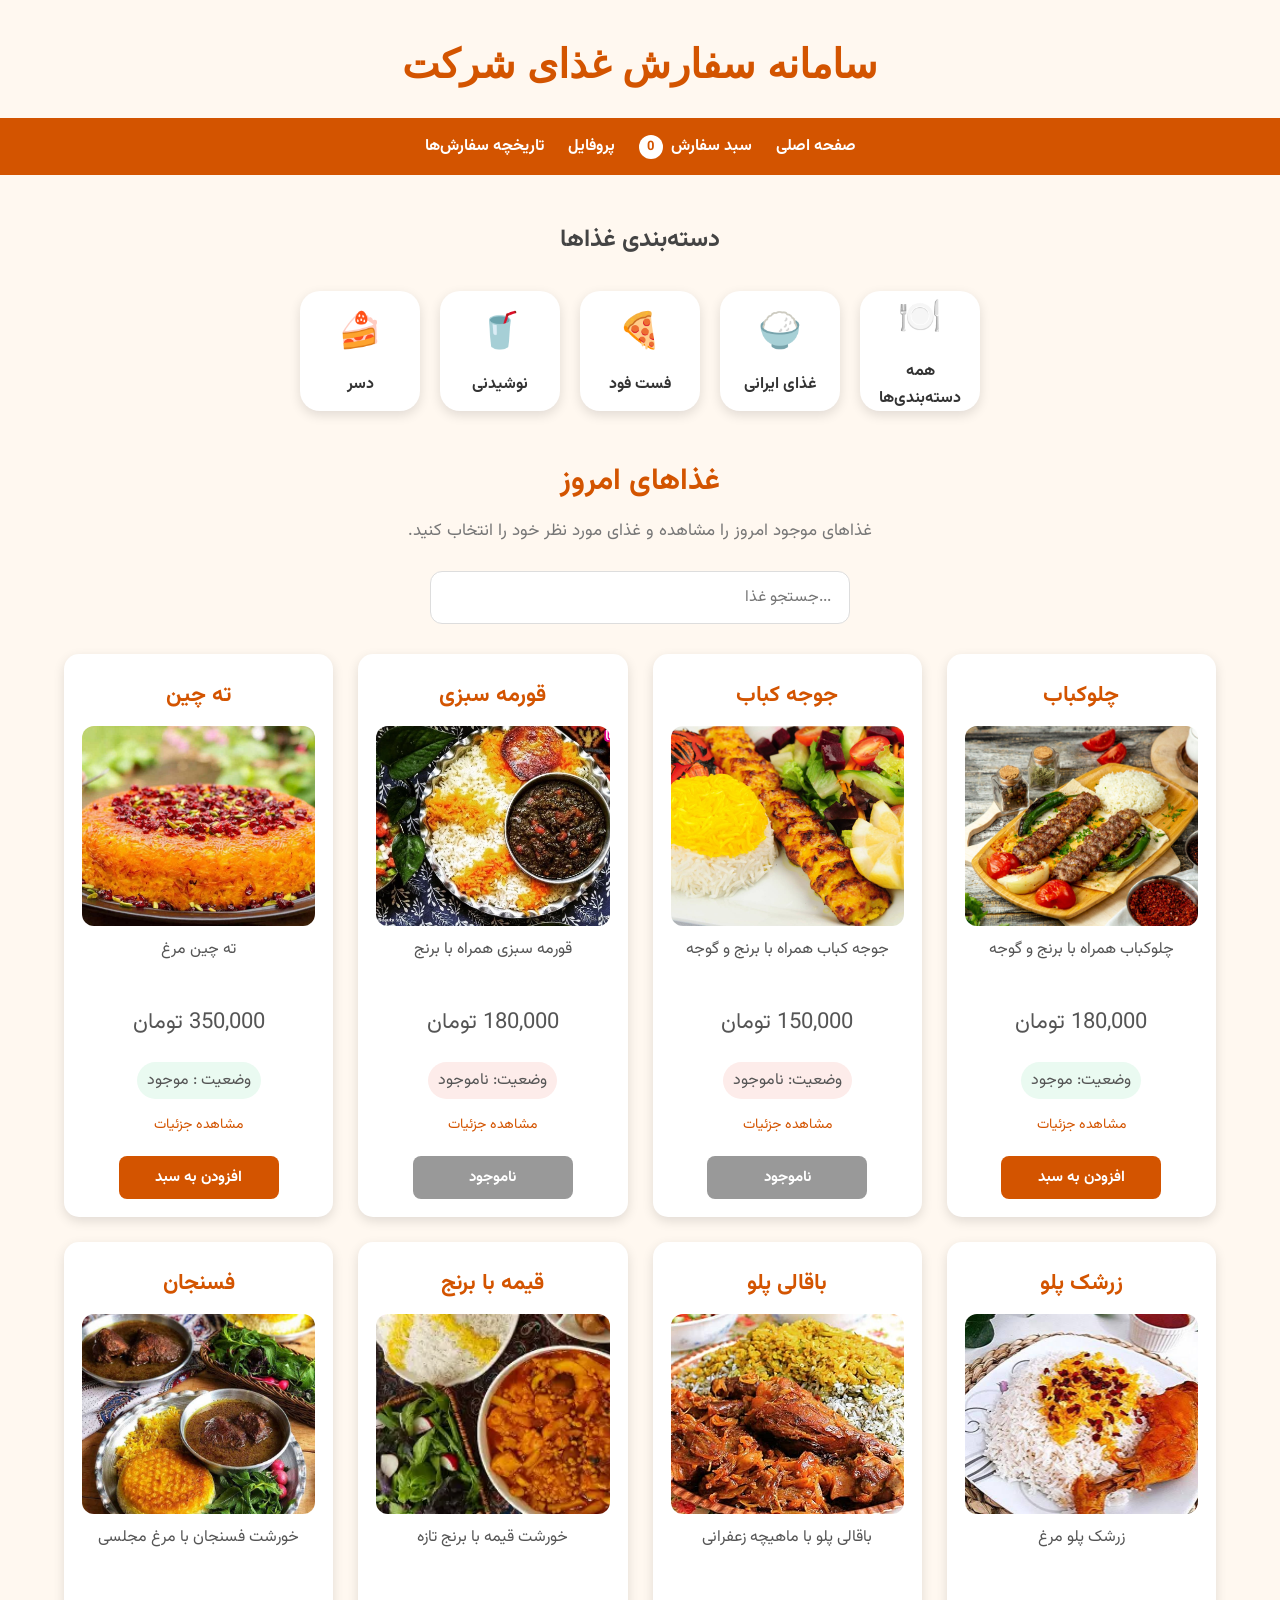
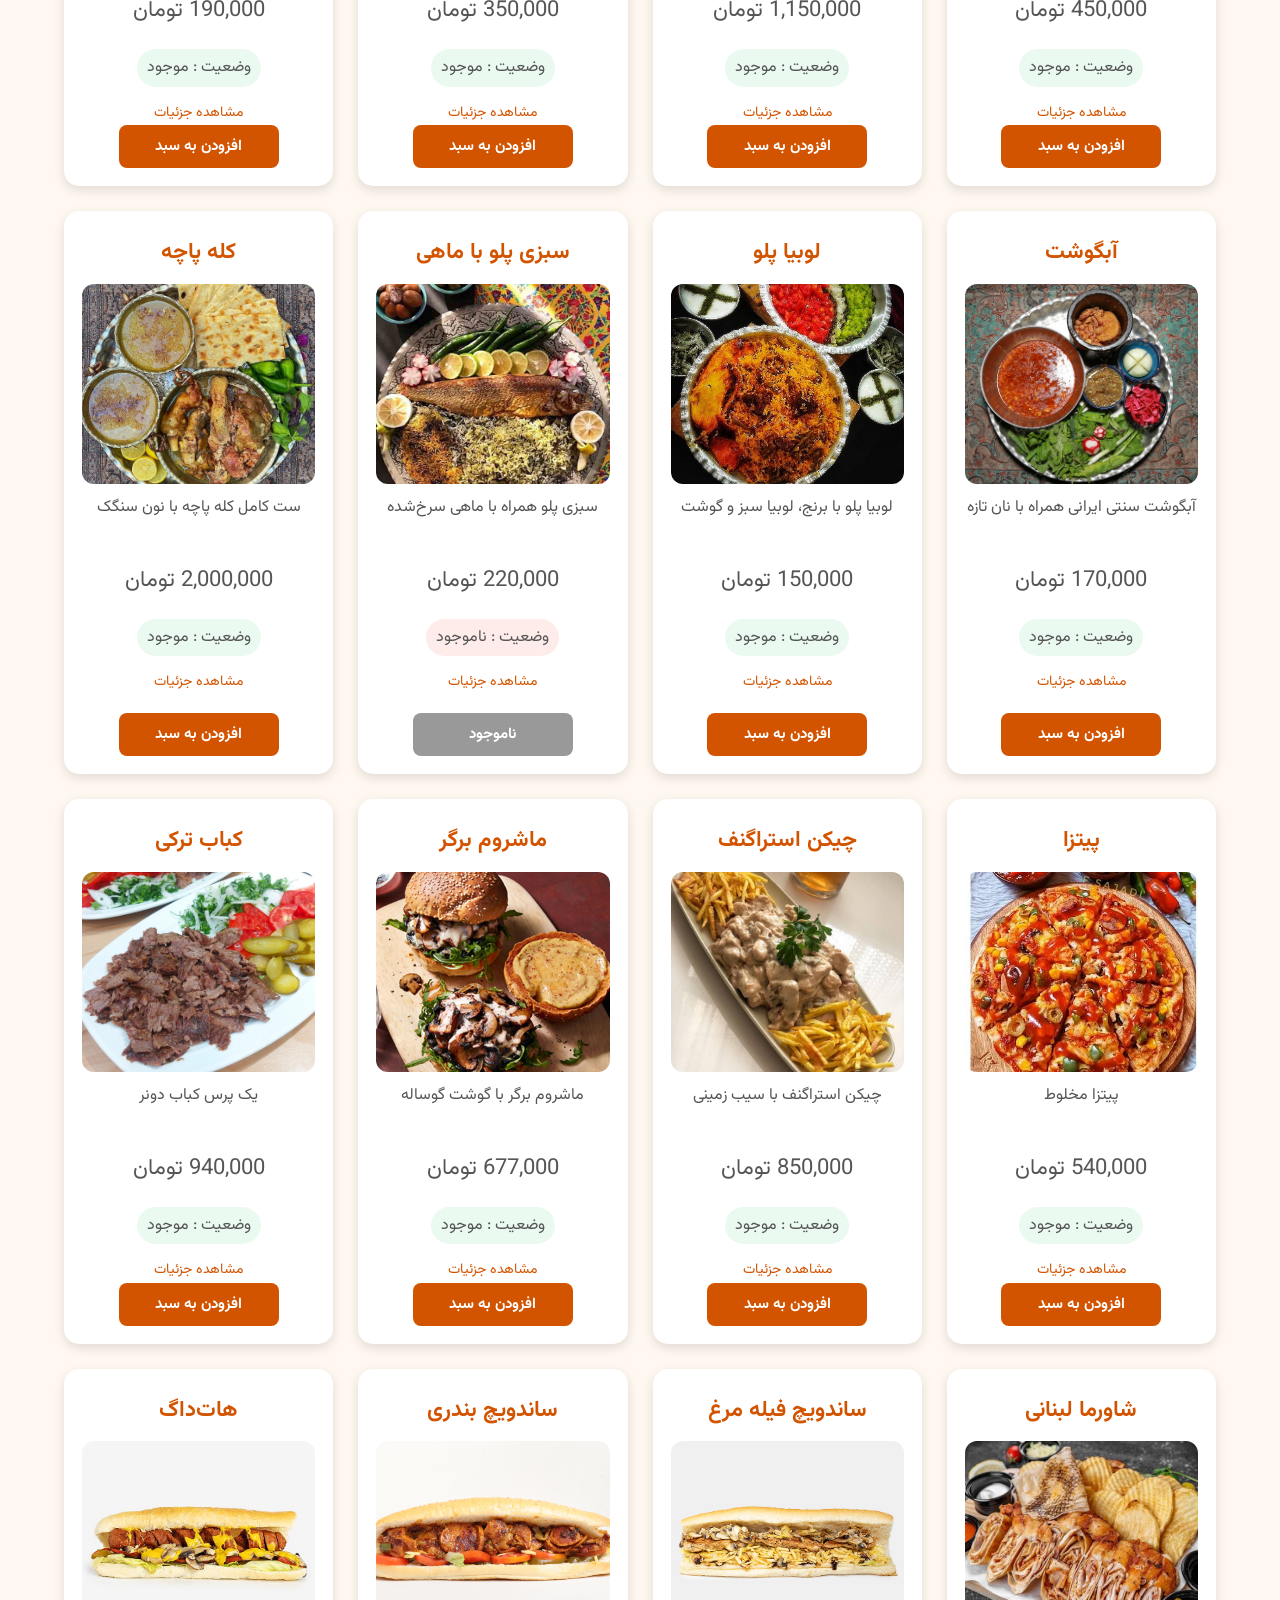
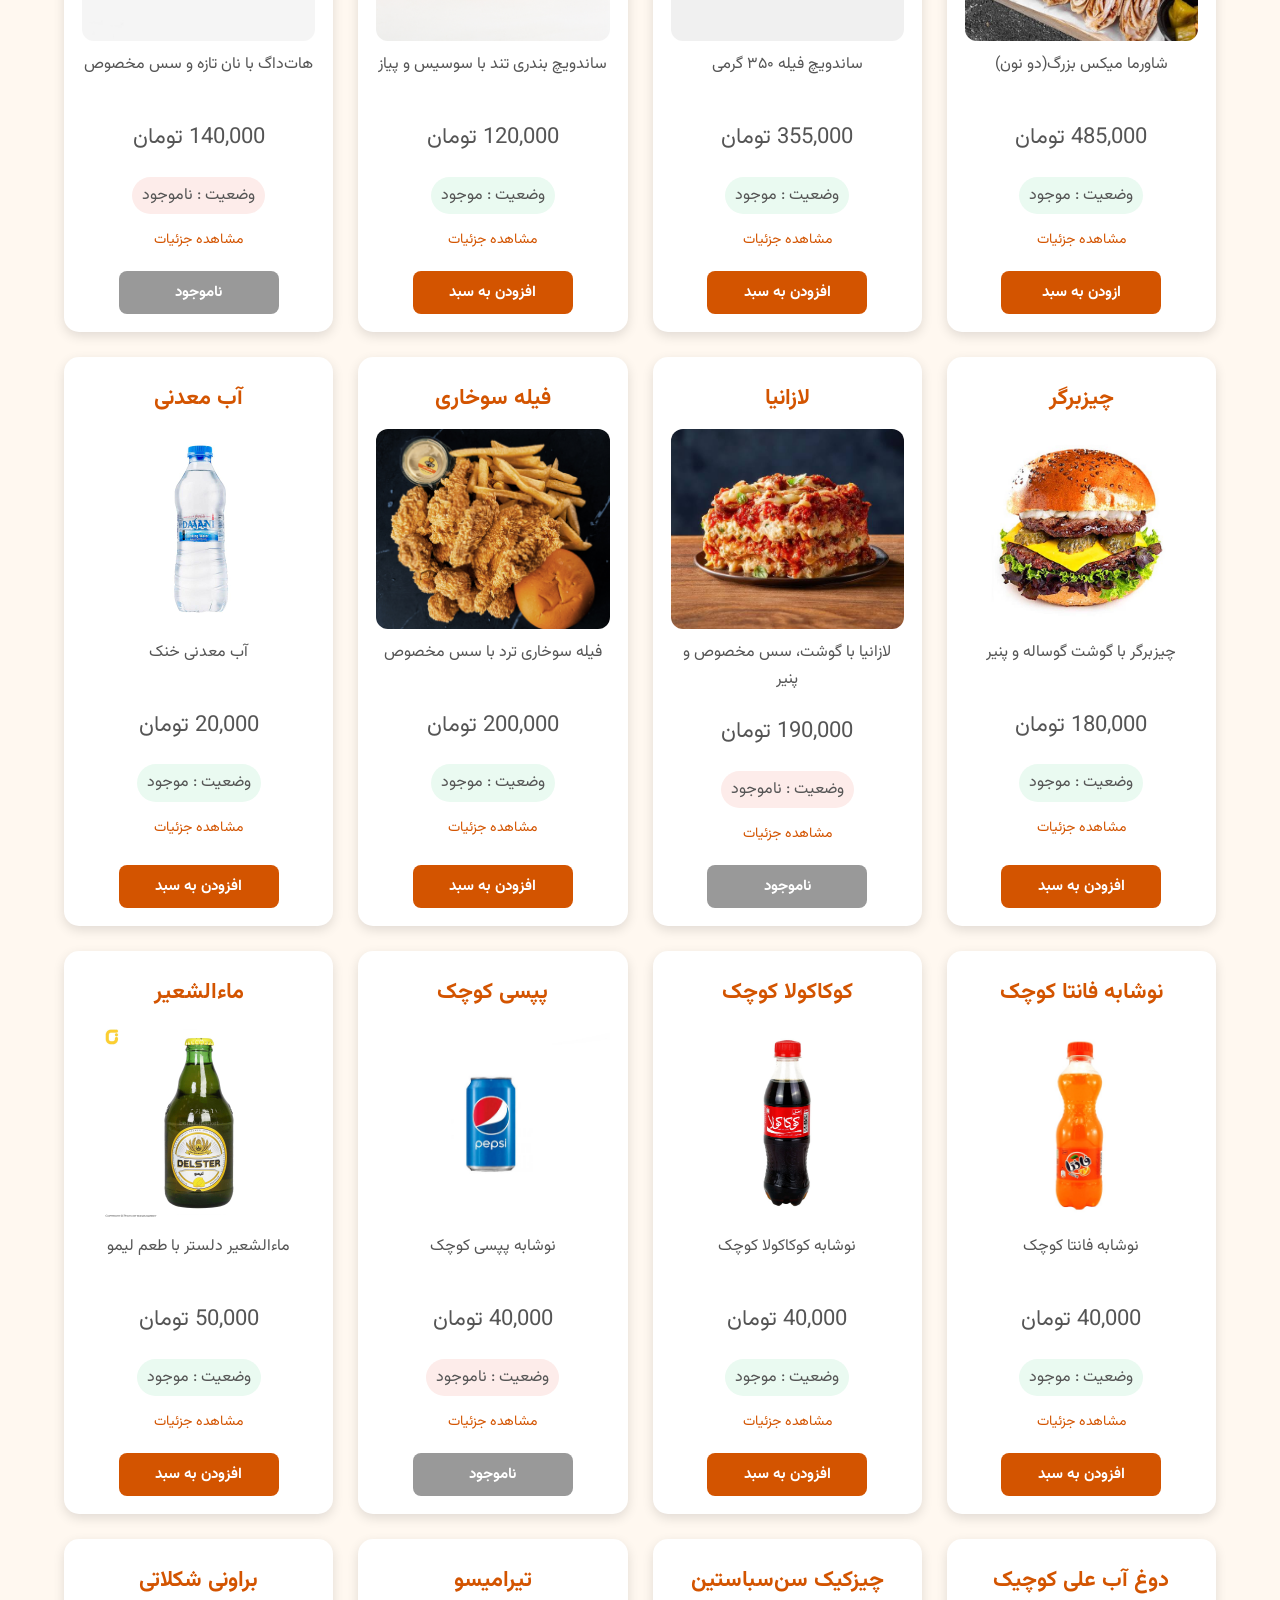
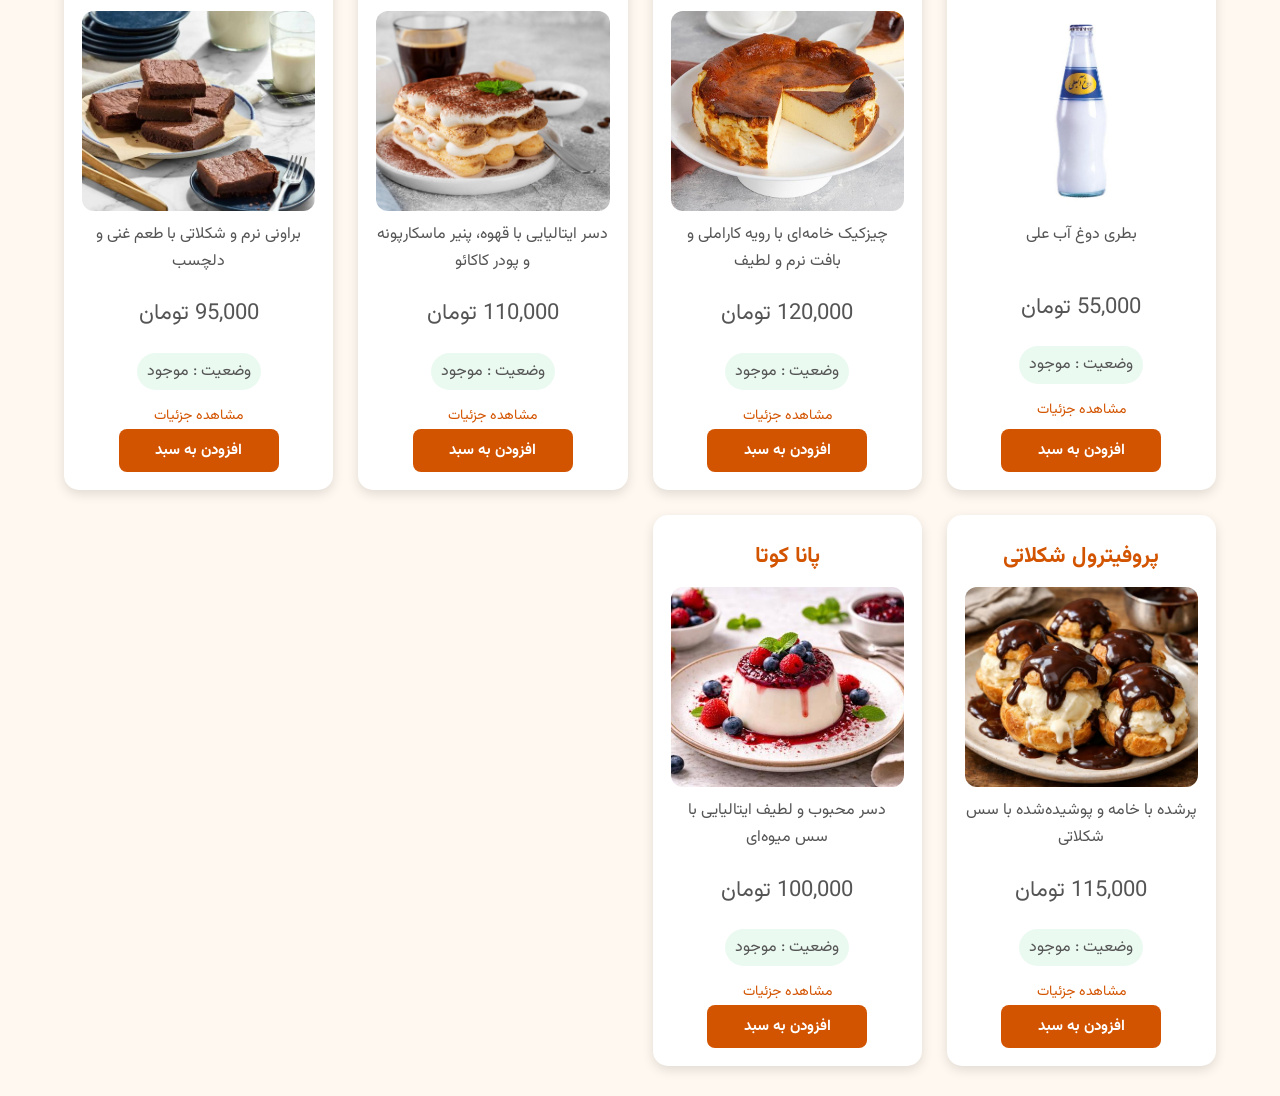
==== food_order-master/index.html @ 56689a4e "first commit" ====
<!DOCTYPE html>
<html lang="fa" dir="rtl">
<head>
    <title>سامانه سفارش غذای شرکت نسخه جدید</title>
    <link rel="stylesheet" href="style-polished.css">
</head>

<body>
<h1>سامانه سفارش غذای شرکت</h1>
<nav>
    <a href="index.html">صفحه اصلی</a>

    <a href="cart.html">
        سبد سفارش
        <span id="cart-count">0</span>
    </a>

    <a href="profile.html">پروفایل</a>

    <a href="orders.html">تاریخچه سفارش‌ها</a>
</nav>


<h2>دسته‌بندی غذاها</h2>
<div class="category-container">

    <div class="category">
        <span>🍽️</span>
        <p>همه دسته‌بندی‌ها</p>
    </div>

    <div class="category">
        <span>🍚</span>
        <p>غذای ایرانی</p>
    </div>

    <div class="category">
        <span>🍕</span>
        <p>فست فود</p>
    </div>

    <div class="category">
        <span>🥤</span>
        <p>نوشیدنی</p>
    </div>

    <div class="category">
        <span>🍰</span>
        <p>دسر</p>
    </div>

</div>



<div class="today-section">

<h2 class="section-title">غذاهای امروز</h2>

<p>غذاهای موجود امروز را مشاهده و غذای مورد نظر خود را انتخاب کنید.</p>

<input
    type="text"
    id="search-input"
    placeholder="...جستجو غذا">

<div class="food-container">

    <div class="food-card" data-category="iranian">
    <h3>چلوکباب</h3>
    <img src="images/kebab.jpg" alt="تصویر چلوکباب">
    <p>چلوکباب همراه با برنج و گوجه</p>
    <p class="price">180,000 تومان</p>
    <p class="available">وضعیت: موجود</p>
    <a href="food-details.html?food=kebab" class="details-button">
        مشاهده جزئیات
    </a>
    <button class="add-to-cart">
       افزودن به سبد
    </button>
</div>

<div class="food-card" data-category="iranian">
    <h3>جوجه کباب</h3>
    <img src="images/chicken.jpg" alt="تصویر جوجه کباب">
    <p>جوجه کباب همراه با برنج و گوجه</p>
    <p class="price">150,000 تومان</p>
    <p class="unavailable">وضعیت: ناموجود</p>
    <a href="food-details.html?food=chicken" class="details-button">
    مشاهده جزئیات
    </a>
    <button class="disabled-button">ناموجود</button>
</div>

<div class="food-card" data-category="iranian">
    <h3>قورمه سبزی</h3>
    <img src="images/ghormeh.jpg" alt="تصویر قورمه سبزی">
    <p>قورمه سبزی همراه با برنج</p>
    <p class="price">180,000 تومان</p>
    <p class="unavailable">وضعیت: ناموجود</p>
    <a href="food-details.html?food=ghormeh" class="details-button">
    مشاهده جزئیات
    </a>
    <button class="disabled-button">ناموجود</button>
</div>

<div class="food-card" data-category="iranian">
    <h3>ته چین</h3>
    <img src="images/tahchin.jpg" alt="تصویر ته چین">
    <p>ته چین مرغ</p>
    <p class="price">350,000 تومان</p>
    <p class="available">وضعیت : موجود</p>
    <a href="food-details.html?food=tahchin" class="details-button">
    مشاهده جزئیات
    </a>
    <button class="add-to-cart">افزودن به سبد </button>
</div>

<div class="food-card" data-category="iranian">
    <h3>زرشک پلو</h3>
    <img src="images/zereshkpolo.jpg" alt="تصویر زرشک پلو">
    <p>زرشک پلو مرغ</p>
    <p class="price">450,000 تومان</p>
    <p class="available">وضعیت : موجود</p>
    <a href="food-details.html?food=zereshkpolo" class="details-button">
    مشاهده جزئیات
    </a>
    <button class="add-to-cart">افزودن به سبد </button>
</div>

<div class="food-card" data-category="iranian">
    <h3>باقالی پلو</h3>
    <img src="images/baghali.jpg" alt="باقالی پلو">
    <p>باقالی پلو با ماهیچه زعفرانی</p>
    <p class="price">1,150,000 تومان</p>
    <p class="available">وضعیت : موجود</p>
    <a href="food-details.html?food=baghali" class="details-button">
    مشاهده جزئیات
    </a>
    <button class="add-to-cart">افزودن به سبد</button>
</div>

<div class="food-card" data-category="iranian">
     <h3>قیمه با برنج</h3>
     <img src="images/gheyme.jpg" alt="عکس قیمه">
     <p>خورشت قیمه با برنج تازه</p>
     <p class="price">350,000 تومان</p>
     <p class="available">وضعیت : موجود</p>
     <a href="food-details.html?food=gheyme" class="details-button">
     مشاهده جزئیات
     </a>
     <button class="add-to-cart">افزودن به سبد</button>
</div>

<div class="food-card" data-category="iranian">
    <h3>فسنجان</h3>
    <img src="images/fesenjan.jpg" alt="عکس فسنجان">
    <p>خورشت فسنجان با مرغ مجلسی</p>
    <p class="price">190,000 تومان</p>
    <p class="available">وضعیت : موجود</p>
    <a href="food-details.html?food=fesenjan" class="details-button">
    مشاهده جزئیات
    </a>
    <button class="add-to-cart">افزودن به سبد</button>
</div>

<div class="food-card" data-category="iranian">
    <h3>آبگوشت</h3>
    <img src="images/abgoosht.jpg" alt="عکس آبگوشت">
    <p>آبگوشت سنتی ایرانی همراه با نان تازه</p>
    <p class="price">170,000 تومان</p>
    <p class="available">وضعیت : موجود</p>
    <a href="food-details.html?food=abgoosht" class="details-button">
    مشاهده جزئیات
    </a>
    <button class="add-to-cart">افزودن به سبد</button>
</div>

<div class="food-card" data-category="iranian">
    <h3>لوبیا پلو</h3>
    <img src="images/lobiapolo.jpg" alt="عکس لوبیا پلو">
    <p>لوبیا پلو با برنج، لوبیا سبز و گوشت</p>
    <p class="price">150,000 تومان</p>
    <p class="available">وضعیت : موجود</p>
    <a href="food-details.html?food=lobiapolo" class="details-button">
    مشاهده جزئیات
    </a>
    <button class="add-to-cart">افزودن به سبد</button>
</div>

<div class="food-card" data-category="iranian">
    <h3>سبزی پلو با ماهی</h3>
    <img src="images/sabzipolomahi.jpg" alt="عکس سبزی پلو با ماهی">
    <p>سبزی پلو همراه با ماهی سرخ‌شده</p>
    <p class="price">220,000 تومان</p>
    <p class="unavailable">وضعیت : ناموجود</p>
    <a href="food-details.html?food=sabzipolomahi" class="details-button">
    مشاهده جزئیات
    </a>
    <button class="disabled-button">ناموجود</button>
</div>

<div class="food-card" data-category="iranian">
    <h3>کله پاچه</h3>
    <img src="images/kalepache.jpg" alt="عکس کله پاچه">
    <p>ست کامل کله پاچه با نون سنگک</p>
    <p class="price">2,000,000 تومان</p>
    <p class="available">وضعیت : موجود</p>
    <a href="food-details.html?food=kalepache" class="details-button">
    مشاهده جزئیات
    </a>
    <button class="add-to-cart">افزودن به سبد</button>
</div>

<div class="food-card" data-category="fastfood">
    <h3>پیتزا</h3>
    <img src="images/pizza.jpg" alt="تصویر پیتزا">
    <p>پیتزا مخلوط</p>
    <p class="price">540,000 تومان</p>
    <p class="available">وضعیت : موجود</p>
    <a href="food-details.html?food=pizza" class="details-button">
    مشاهده جزئیات
    </a>
    <button class="add-to-cart">
    افزودن به سبد
    </button>
</div> 

<div class="food-card" data-category="fastfood">
    <h3>چیکن استراگنف</h3>
    <img src="images/chikstrag.jpg" alt="تصویر چیکن استراگنف">
    <p>چیکن استراگنف با سیب زمینی</p>
    <p class="price">850,000 تومان</p>
    <p class="available">وضعیت : موجود</p>
    <a href="food-details.html?food=chikstrag" class="details-button">
    مشاهده جزئیات
    </a>
    <button class="add-to-cart">افزودن به سبد</button>
</div>

<div class="food-card" data-category="fastfood">
    <h3>ماشروم برگر</h3>
    <img src="images/mashroomb.jpg" alt="تصویر ماشروم برگر">
    <p>ماشروم برگر با گوشت گوساله</p>
    <p class="price">677,000 تومان</p>
    <P class="available">وضعیت : موجود</P>
    <a href="food-details.html?food=mashroomb" class="details-button">
    مشاهده جزئیات
    </a>
    <button class="add-to-cart">افزودن به سبد</button>
</div>

<div class="food-card" data-category="fastfood">
    <h3>کباب ترکی</h3>
    <img src="images/kababtorki.jpg" alt="کباب ترکی">
    <p>یک پرس کباب دونر</p>
    <p class="price">940,000 تومان</p>
    <p class="available">وضعیت : موجود</p>
    <a href="food-details.html?food=kababtorki" class="details-button">
    مشاهده جزئیات
    </a>
    <button class="add-to-cart">افزودن به سبد</button>
</div>

<div class="food-card" data-category="fastfood">
    <h3>شاورما لبنانی</h3>
    <img src="images/shaver.jpg" alt="شاورما">
    <p>شاورما میکس بزرگ(دو نون)</p>
    <p class="price">485,000 تومان</p>
    <p class="available">وضعیت : موجود</p>
    <a href="food-details.html?food=shaver" class="details-button">
    مشاهده جزئیات
    </a>
    <button class="add-to-cart">ازودن به سبد</button>
</div>

<div class="food-card" data-category="fastfood">
    <h3>ساندویچ فیله مرغ</h3>
    <img src="images/sandwichfile.jpg" alt="عکس ساندویچ فیله مرغ">
    <p>ساندویچ فیله ۳۵۰ گرمی</p>
    <p class="price">355,000 تومان</p>
    <p class="available">وضعیت : موجود</p>
    <a href="food-details.html?food=sandwichfile" class="details-button">
    مشاهده جزئیات
    </a>
    <button class="add-to-cart">افزودن به سبد</button>
</div>

<div class="food-card" data-category="fastfood">
    <h3>ساندویچ بندری</h3>
    <img src="images/bandari.jpg" alt="عکس ساندویچ بندری">
    <p>ساندویچ بندری تند با سوسیس و پیاز</p>
    <p class="price">120,000 تومان</p>
    <p class="available">وضعیت : موجود</p>
    <a href="food-details.html?food=bandari" class="details-button">
    مشاهده جزئیات
    </a>
    <button class="add-to-cart">افزودن به سبد</button>
</div>

<div class="food-card" data-category="fastfood">
    <h3>هات‌داگ</h3>
    <img src="images/hotdog.jpg" alt="عکس هات‌داگ">
    <p>هات‌داگ با نان تازه و سس مخصوص</p>
    <p class="price">140,000 تومان</p>
    <p class="unavailable">وضعیت : ناموجود</p>
    <a href="food-details.html?food=hotdog" class="details-button">
    مشاهده جزئیات
    </a>
    <button class="disabled-button">ناموجود</button>
</div>

<div class="food-card" data-category="fastfood">
    <h3>چیزبرگر</h3>
    <img src="images/cheeseburger.jpg" alt="عکس چیزبرگر">
    <p>چیزبرگر با گوشت گوساله و پنیر</p>
    <p class="price">180,000 تومان</p>
    <p class="available">وضعیت : موجود</p>
    <a href="food-details.html?food=cheeseburger" class="details-button">
    مشاهده جزئیات
    </a>
    <button class="add-to-cart">افزودن به سبد</button>
</div>

<div class="food-card" data-category="fastfood">
    <h3>لازانیا</h3>
    <img src="images/lasagna.jpg" alt="عکس لازانیا">
    <p>لازانیا با گوشت، سس مخصوص و پنیر</p>
    <p class="price">190,000 تومان</p>
    <p class="unavailable">وضعیت : ناموجود</p>
    <a href="food-details.html?food=lasagna" class="details-button">
    مشاهده جزئیات
    </a>
    <button class="disabled-button">ناموجود</button>
</div>

<div class="food-card" data-category="fastfood">
    <h3>فیله سوخاری</h3>
    <img src="images/fried-chicken.jpg" alt="عکس فیله سوخاری">
    <p>فیله سوخاری ترد با سس مخصوص</p>
    <p class="price">200,000 تومان</p>
    <p class="available">وضعیت : موجود</p>
    <a href="food-details.html?food=friedchicken" class="details-button">
    مشاهده جزئیات
    </a>
    <button class="add-to-cart">افزودن به سبد</button>
</div>

<!-- =========================
     نوشیدنی ها
     ========================= -->

<div class="food-card" data-category="drink">
    <h3>آب معدنی</h3>
    <img src="images/water.jpg" alt="عکس آب معدنی" class="bottle-image">
    <p>آب معدنی خنک</p>
    <p class="price">20,000 تومان</p>
    <p class="available">وضعیت : موجود</p>
    <a href="food-details.html?food=water" class="details-button">
    مشاهده جزئیات
    </a>
    <button class="add-to-cart">افزودن به سبد</button>
</div>

<div class="food-card" data-category="drink">
    <h3>نوشابه فانتا کوچک</h3>
    <img src="images/fanta.jpg" alt="عکس فانتا" class="bottle-image">
    <p>نوشابه فانتا کوچک</p>
    <p class="price">40,000 تومان</p>
    <p class="available">وضعیت : موجود</p>
    <a href="food-details.html?food=fanta" class="details-button">
    مشاهده جزئیات
    </a>
    <button class="add-to-cart">افزودن به سبد</button>
</div>

<div class="food-card" data-category="drink">
    <h3>کوکاکولا کوچک</h3>
    <img src="images/coca-cola.jpg" alt="عکس کوکاکولا کوچک">
    <p>نوشابه کوکاکولا کوچک</p>
    <p class="price">40,000 تومان</p>
    <p class="available">وضعیت : موجود</p>
    <a href="food-details.html?food=cocacola" class="details-button">
    مشاهده جزئیات
    </a>
    <button class="add-to-cart">افزودن به سبد</button>
</div>

<div class="food-card" data-category="drink">
    <h3>پپسی کوچک</h3>
    <img src="images/pepsi.jpg" alt="عکس پپسی کوچک">
    <p>نوشابه پپسی کوچک</p>
    <p class="price">40,000 تومان</p>
    <p class="unavailable">وضعیت : ناموجود</p>
    <a href="food-details.html?food=pepsi" class="details-button">
    مشاهده جزئیات
    </a>
    <button class="disabled-button">ناموجود</button>
</div>

<div class="food-card" data-category="drink">
    <h3>ماءالشعیر</h3>
    <img src="images/malt-beverage.jpg" alt="عکس ماءالشعیر" class="bottle-image">
    <p>ماءالشعیر دلستر با طعم لیمو</p>
    <p class="price">50,000 تومان</p>
    <p class="available">وضعیت : موجود</p>
    <a href="food-details.html?food=malt" class="details-button">
    مشاهده جزئیات
    </a>
    <button class="add-to-cart">افزودن به سبد</button>
</div>

<div class="food-card" data-category="drink">
    <h3>دوغ آب علی کوچیک</h3>
    <img src="images/abali.jpg" alt="عکس دوغ آب علی">
    <p>بطری دوغ آب علی</p>
    <p class="price">55,000 تومان</p>
    <p class="available">وضعیت‌ : موجود</p>
    <a href="food-details.html?food=abali" class="details-button">
    مشاهده جزئیات
    </a>
    <button class="add-to-cart">افزودن به سبد</button>
</div>

<div class="food-card" data-category="dessert">
    <h3>چیزکیک سن‌سباستین</h3>
    <img src="images/san-sebastian-cheesecake.jpg" alt="عکس چیزکیک سن‌سباستین">
    <p>چیزکیک خامه‌ای با رویه کاراملی و بافت نرم و لطیف</p>
    <p class="price">120,000 تومان</p>
    <p class="available">وضعیت : موجود</p>
    <a href="food-details.html?food=sansebastian" class="details-button">
    مشاهده جزئیات
    </a>
    <button class="add-to-cart">افزودن به سبد</button>
</div>

<div class="food-card" data-category="dessert">
    <h3>تیرامیسو</h3>
    <img src="images/tiramisu.jpg" alt="عکس تیرامیسو">
    <p>دسر ایتالیایی با قهوه، پنیر ماسکارپونه و پودر کاکائو</p>
    <p class="price">110,000 تومان</p>
    <p class="available">وضعیت : موجود</p>
    <a href="food-details.html?food=tiramisu" class="details-button">
    مشاهده جزئیات
    </a>
    <button class="add-to-cart">افزودن به سبد</button>
</div>

<div class="food-card" data-category="dessert">
    <h3>براونی شکلاتی</h3>
    <img src="images/chocolate-brownie.jpg" alt="عکس براونی شکلاتی">
    <p>براونی نرم و شکلاتی با طعم غنی و دلچسب</p>
    <p class="price">95,000 تومان</p>
    <p class="available">وضعیت : موجود</p>
    <a href="food-details.html?food=brownie" class="details-button">
    مشاهده جزئیات
    </a>
    <button class="add-to-cart">افزودن به سبد</button>
</div>

<div class="food-card" data-category="dessert">
    <h3>پروفیترول شکلاتی</h3>
    <img src="images/chocolate-profiteroles.jpg" alt="عکس پروفیترول شکلاتی">
    <p>پرشده با خامه و پوشیده‌شده با سس شکلاتی</p>
    <p class="price">115,000 تومان</p>
    <p class="available">وضعیت : موجود</p>
    <a href="food-details.html?food=profiteroles" class="details-button">
    مشاهده جزئیات
    </a>
    <button class="add-to-cart">افزودن به سبد</button>
</div>

<div class="food-card" data-category="dessert">
    <h3>پانا کوتا</h3>
    <img src="images/panna-cotta.jpg" alt="عکس پانا کوتا">
    <p>دسر محبوب و لطیف ایتالیایی با سس میوه‌ای</p>
    <p class="price">100,000 تومان</p>
    <p class="available">وضعیت : موجود</p>
    <a href="food-details.html?food=pannacotta" class="details-button">
    مشاهده جزئیات
    </a>
    <button class="add-to-cart">افزودن به سبد</button>
</div>



</div>
</div>

    <script src="script.js"></script>
    <script src="cart-count.js"></script>
</body>
</html>
---- food_order-master/style-polished.css ----
@import url('https://fonts.googleapis.com/css2?family=Estedad:wght@700;900&family=Vazirmatn:wght@400;500;700&display=swap');

/* =========================
   تنظیمات پایه
   ========================= */

* {
    box-sizing: border-box;
}

html {
    direction: rtl;
}

body {
    margin: 0;
    font-family: "Vazirmatn", sans-serif;
    background-color: #fff8f0;
    color: #333;
    line-height: 1.7;
}

h1 {
    margin: 30px 20px 20px;
    color: #d35400;
    font-family: "Estedad", sans-serif;
    font-size: 40px;
    font-weight: 900;
    text-align: center;
}

h2 {
    margin: 45px 20px 10px;
    color: #444;
    text-align: center;
}

h2 + p {
    margin: 0 auto 25px;
    color: #777;
    font-size: 17px;
    text-align: center;
}

/* =========================
   منوی اصلی
   ========================= */

nav {
    display: flex;
    justify-content: center;
    align-items: center;
    flex-wrap: wrap;
    gap: 8px 24px;
    padding: 15px 20px;
    margin-bottom: 30px;
    background-color: #d35400;
}

nav a {
    color: white;
    text-decoration: none;
    font-weight: 700;
    transition: color 0.2s;
}

nav a:hover {
    color: #ffe0b2;
}

#cart-count {
    display: inline-flex;
    align-items: center;
    justify-content: center;
    min-width: 24px;
    height: 24px;
    padding: 0 6px;
    margin-right: 4px;
    border-radius: 50%;
    background-color: white;
    color: #d35400;
    font-size: 13px;
    font-weight: 700;
}

/* =========================
   دسته‌بندی‌ها
   ========================= */

.category-container {
    display: flex;
    justify-content: center;
    align-items: center;
    flex-wrap: wrap;
    gap: 20px;
    width: min(900px, 90%);
    margin: 30px auto;
}

.category {
    display: flex;
    flex-direction: column;
    justify-content: center;
    align-items: center;
    width: 120px;
    height: 120px;
    padding: 10px;
    background-color: white;
    border: 2px solid transparent;
    border-radius: 20px;
    box-shadow: 0 4px 12px rgba(0, 0, 0, 0.12);
    cursor: pointer;
    transition: 0.25s;
}

.category span {
    font-size: 35px;
}

.category p {
    margin: 8px 0 0;
    font-weight: 700;
    text-align: center;
}

.category:hover {
    transform: translateY(-5px);
}

.category.active {
    background-color: #fff3e0;
    border-color: #ff9800;
    box-shadow: 0 8px 22px rgba(255, 152, 0, 0.28);
    transform: translateY(-5px) scale(1.03);
}

.category.active span {
    transform: scale(1.15);
}

.clear-filter {
    transform: scale(0.96);
}

/* =========================
   بخش غذاهای امروز و جستجو
   ========================= */

.today-section {
    margin-top: 40px;
}

.section-title {
    color: #d35400;
    font-size: 30px;
    font-weight: 700;
}

#search-input {
    display: block;
    width: min(420px, 90%);
    padding: 13px 18px;
    margin: 20px auto 30px;
    border: 1px solid #ddd;
    border-radius: 12px;
    outline: none;
    background-color: white;
    color: #333;
    font-family: inherit;
    font-size: 16px;
    text-align: right;
    transition: 0.2s;
}

#search-input:focus {
    border-color: #e67e22;
    box-shadow: 0 0 0 3px rgba(230, 126, 34, 0.12);
}

/* =========================
   کارت‌های غذا
   ========================= */

.food-container {
    display: grid;
    grid-template-columns: repeat(auto-fit, minmax(250px, 1fr));
    gap: 25px;
    width: min(1200px, 90%);
    margin: 30px auto;
}

.food-card {
    display: flex;
    flex-direction: column;
    align-items: center;
    padding: 18px;
    background-color: white;
    border-radius: 15px;
    box-shadow: 0 4px 12px rgba(0, 0, 0, 0.12);
    text-align: center;
    transition: transform 0.25s, box-shadow 0.25s;
}

.food-card:hover {
    transform: translateY(-5px);
    box-shadow: 0 8px 18px rgba(0, 0, 0, 0.16);
}

.food-card h3 {
    margin: 5px 0 12px;
    color: #d35400;
    font-size: 22px;
    font-weight: 700;
}

.food-card img {
    width: 100%;
    height: 200px;
    object-fit: cover;
    border-radius: 12px;
    transition: transform 0.25s;
}

.food-card img:hover {
    transform: scale(1.02);
}

.food-card p {
    margin: 10px 0;
    color: #555;
    font-weight: 400;
}

.food-card > p:first-of-type {
    min-height: 48px;
}

.price {
    margin: 12px 0;
    color: #d35400;
    font-size: 22px;
    font-weight: 700;
}

.available,
.unavailable {
    display: inline-block;
    padding: 5px 10px;
    margin: 8px auto;
    border-radius: 20px;
    font-weight: 700;
}

.available {
    color: #27ae60;
    background-color: #eafaf1;
}

.unavailable {
    color: #c0392b;
    background-color: #fdecea;
}

.details-button {
    display: inline-block;
    width: fit-content;
    margin-top: 5px;
    color: #d35400;
    font-size: 14px;
    text-decoration: none;
    transition: 0.2s;
}

.details-button:hover {
    text-decoration: underline;
}

/* =========================
   دکمه‌ها
   ========================= */

button {
    padding: 10px 20px;
    border: none;
    border-radius: 8px;
    background-color: #d35400;
    color: white;
    cursor: pointer;
    font-family: inherit;
    font-size: 15px;
    font-weight: 700;
    transition: 0.25s;
}

button:hover {
    background-color: #e67e22;
}

.add-to-cart {
    width: 160px;
    margin-top: auto;
    padding: 10px 15px;
}

.add-to-cart:hover {
    transform: translateY(-2px);
}

.disabled-button {
    width: 160px;
    margin-top: 18px;
    background-color: #999;
    cursor: not-allowed;
}

.disabled-button:hover {
    background-color: #999;
}

/* =========================
   سبد سفارش
   ========================= */

#cart-container {
    width: 100%;
    text-align: center;
}

.cart-item {
    display: flex;
    align-items: center;
    justify-content: space-between;
    gap: 20px;
    width: min(900px, 90%);
    min-height: 80px;
    padding: 14px 20px;
    margin: 12px auto;
    background-color: white;
    border-radius: 12px;
    box-shadow: 0 3px 10px rgba(0, 0, 0, 0.10);
    transition: 0.25s;
}

.cart-item:hover {
    transform: translateY(-2px);
    box-shadow: 0 6px 15px rgba(0, 0, 0, 0.14);
}

.cart-item h3 {
    min-width: 140px;
    margin: 0;
    color: #d35400;
    font-size: 19px;
    font-weight: 700;
    text-align: right;
}

.cart-item p {
    min-width: 150px;
    margin: 0;
    color: #555;
    font-size: 15px;
    text-align: center;
    white-space: nowrap;
}

.cart-food-price {
    color: #d35400;
    font-weight: 700;
}

.quantity-control {
    display: flex;
    align-items: center;
    justify-content: center;
    gap: 10px;
    min-width: 110px;
}

.quantity-control button {
    display: flex;
    align-items: center;
    justify-content: center;
    width: 32px;
    height: 32px;
    padding: 0;
    border-radius: 8px;
    background-color: #f57c00;
    font-size: 20px;
    box-shadow: 0 2px 6px rgba(0, 0, 0, 0.15);
}

.quantity-control button:hover {
    background-color: #e65100;
    transform: translateY(-2px);
}

.quantity-control span {
    min-width: 25px;
    font-weight: 700;
    text-align: center;
}

.remove-button {
    margin-top: 0;
    padding: 7px 14px;
    background-color: #e57373;
    white-space: nowrap;
    box-shadow: 0 2px 6px rgba(0, 0, 0, 0.12);
}

.remove-button:hover {
    background-color: #d32f2f;
    transform: translateY(-1px);
}

.total-price {
    margin: 30px 20px 20px;
    color: #d35400;
    font-size: 24px;
    font-weight: 700;
    text-align: center;
}

.order-button {
    display: block;
    margin: 25px auto;
    padding: 12px 30px;
    background-color: #27ae60;
    border-radius: 10px;
    font-size: 16px;
    box-shadow: 0 3px 8px rgba(39, 174, 96, 0.25);
}

.order-button:hover {
    background-color: #219150;
    transform: translateY(-2px);
}

/* =========================
   پروفایل و فرم
   ========================= */

.profile-card {
    width: min(500px, 90%);
    padding: 30px;
    margin: 30px auto;
    background-color: white;
    border-radius: 15px;
    box-shadow: 0 6px 18px rgba(0, 0, 0, 0.12);
}

.profile-card h2 {
    margin-top: 0;
}

#profile-form {
    display: flex;
    flex-direction: column;
    gap: 8px;
}

#profile-form label {
    margin-top: 8px;
    color: #555;
    font-weight: 700;
    text-align: right;
}

#profile-form input {
    width: 100%;
    padding: 11px 13px;
    border: 1px solid #ddd;
    border-radius: 8px;
    outline: none;
    font-family: inherit;
    font-size: 15px;
}

#profile-form input:focus {
    border-color: #e67e22;
    box-shadow: 0 0 0 3px rgba(230, 126, 34, 0.12);
}

#profile-form button {
    margin-top: 15px;
}

/* =========================
   تاریخچه سفارش‌ها
   ========================= */

#orders-container {
    display: flex;
    flex-direction: column;
    align-items: center;
    gap: 20px;
    width: 100%;
    padding-bottom: 30px;
}

.order-history {
    width: min(600px, 90%);
    margin: 30px auto;
}

.order,
.order-card {
    width: min(600px, 90%);
    padding: 20px;
    margin: 0 auto;
    background-color: white;
    border: 1px solid #eee;
    border-radius: 12px;
    box-shadow: 0 4px 12px rgba(0, 0, 0, 0.10);
    text-align: center;
}

.order h3,
.order-card h3 {
    margin-top: 0;
    color: #d35400;
    font-size: 21px;
}

.order p,
.order-card p {
    text-align: right;
}

.order-price {
    color: #d35400;
    font-size: 17px;
    font-weight: 700;
}

/* =========================
   صفحه جزئیات غذا
   ========================= */

.food-details {
    display: flex;
    align-items: center;
    gap: 50px;
    width: min(1000px, 90%);
    padding: 30px;
    margin: 50px auto;
    background-color: white;
    border-radius: 15px;
    box-shadow: 0 5px 20px rgba(0, 0, 0, 0.10);
}

.food-details img {
    flex: 0 0 400px;
    width: 400px;
    height: 300px;
    object-fit: cover;
    border-radius: 12px;
}

.food-details-info {
    flex: 1;
    min-width: 0;
}

.food-details-info h2 {
    margin-top: 0;
    margin-right: 0;
    margin-left: 0;
}

.food-details-info ul {
    padding-right: 25px;
    line-height: 2;
}

.back-to-menu {
    display: inline-block;
    padding: 10px 18px;
    margin-top: 15px;
    border: 1px solid #d35400;
    border-radius: 8px;
    color: #d35400;
    text-decoration: none;
    transition: 0.2s;
}

.back-to-menu:hover {
    background-color: #d35400;
    color: white;
}

/* =========================
   نمایش در صفحه‌های کوچک
   ========================= */

@media (max-width: 700px) {

    h1 {
        font-size: 32px;
    }

    nav {
        gap: 10px 16px;
    }

    .category-container {
        gap: 14px;
    }

    .category {
        width: 105px;
        height: 105px;
    }

    .food-container {
        grid-template-columns: 1fr;
        width: min(400px, 90%);
    }

    .cart-item {
        flex-wrap: wrap;
        justify-content: center;
        gap: 14px;
        padding: 16px;
    }

    .cart-item h3,
    .cart-item p {
        min-width: auto;
    }

    .food-details {
        flex-direction: column;
        gap: 25px;
        padding: 20px;
        margin: 30px auto;
    }

    .food-details img {
        flex: none;
        width: 100%;
        height: auto;
    }

    .food-details-info {
        width: 100%;
    }
}

@media (max-width: 450px) {

    h1 {
        font-size: 28px;
    }

    nav {
        padding: 12px 10px;
    }

    nav a {
        font-size: 14px;
    }

    .category {
        width: 95px;
        height: 95px;
    }

    .category span {
        font-size: 30px;
    }

    .category p {
        font-size: 13px;
    }

    .profile-card {
        padding: 20px;
    }
}

/* برای بطری‌ها: جلوگیری از بریده شدن سر و ته تصویر */
.food-card .bottle-image {
    object-fit: contain;
    padding: 0px;
}
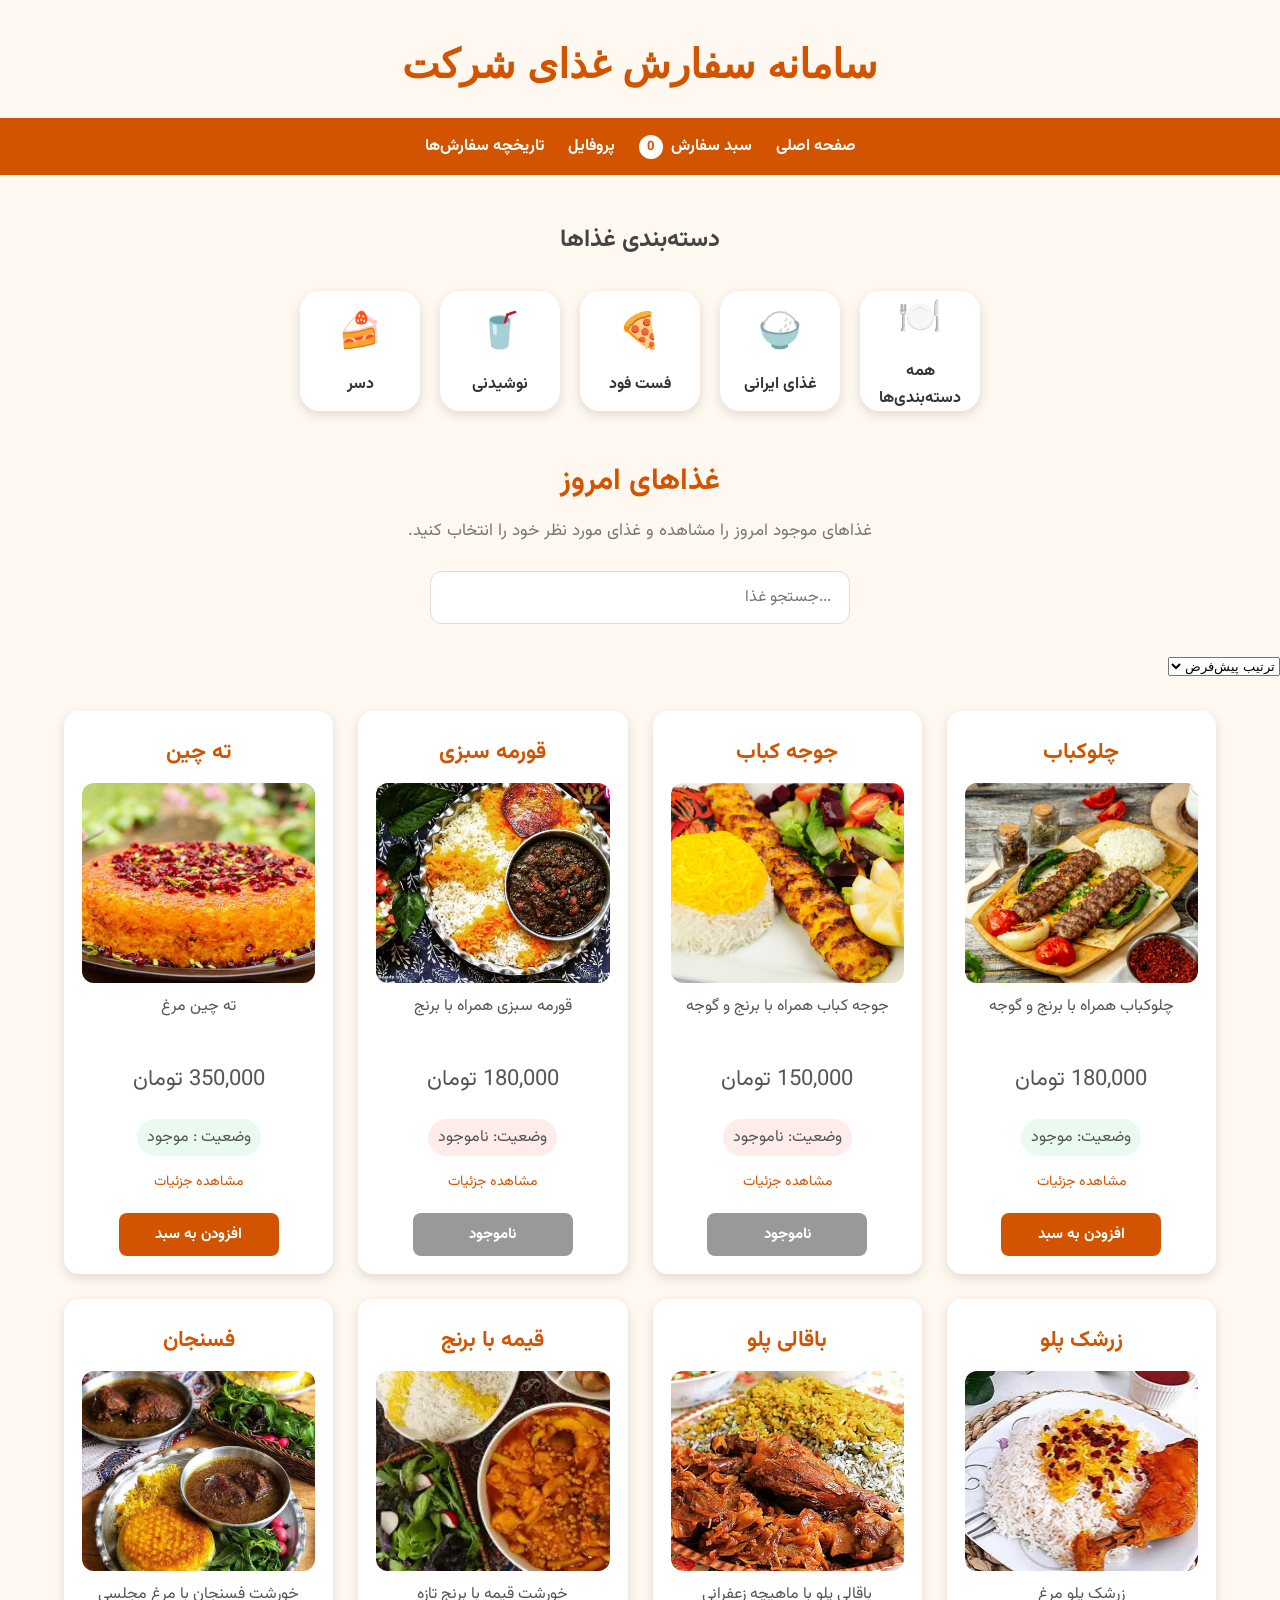
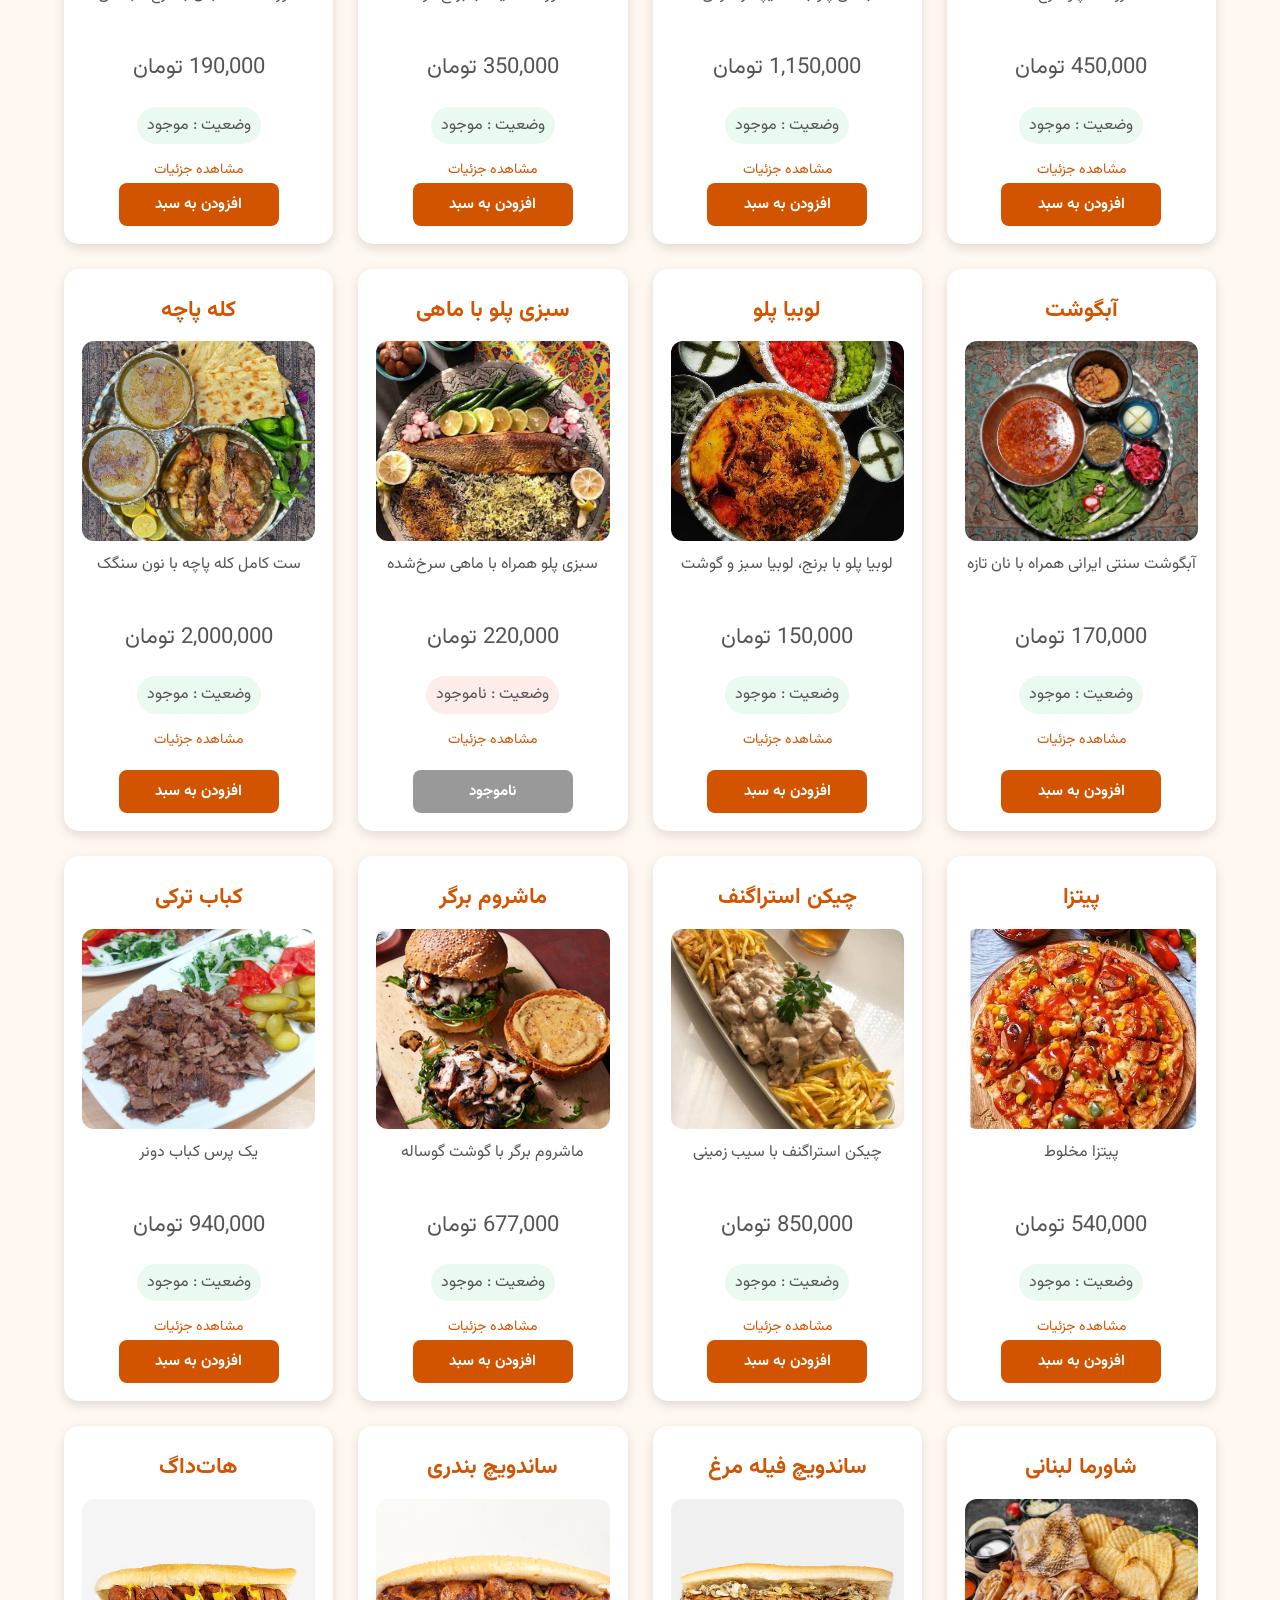
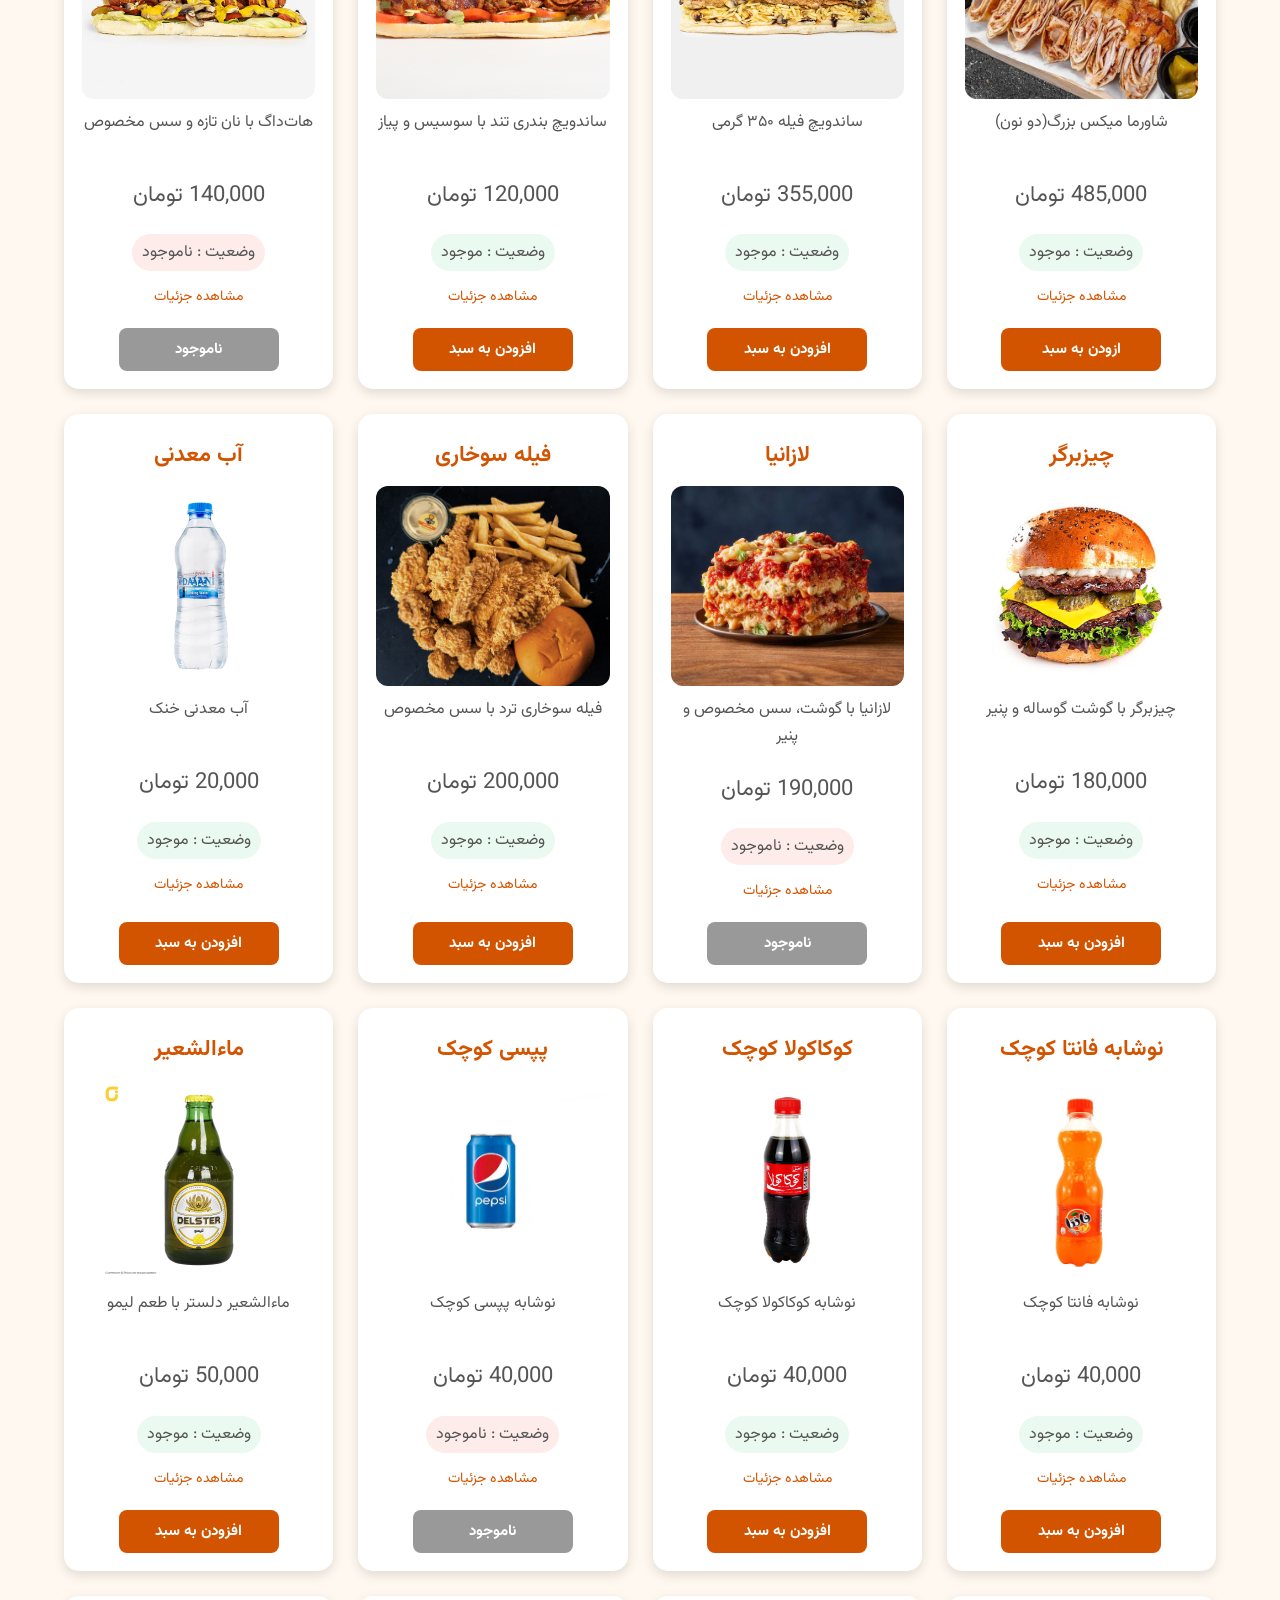
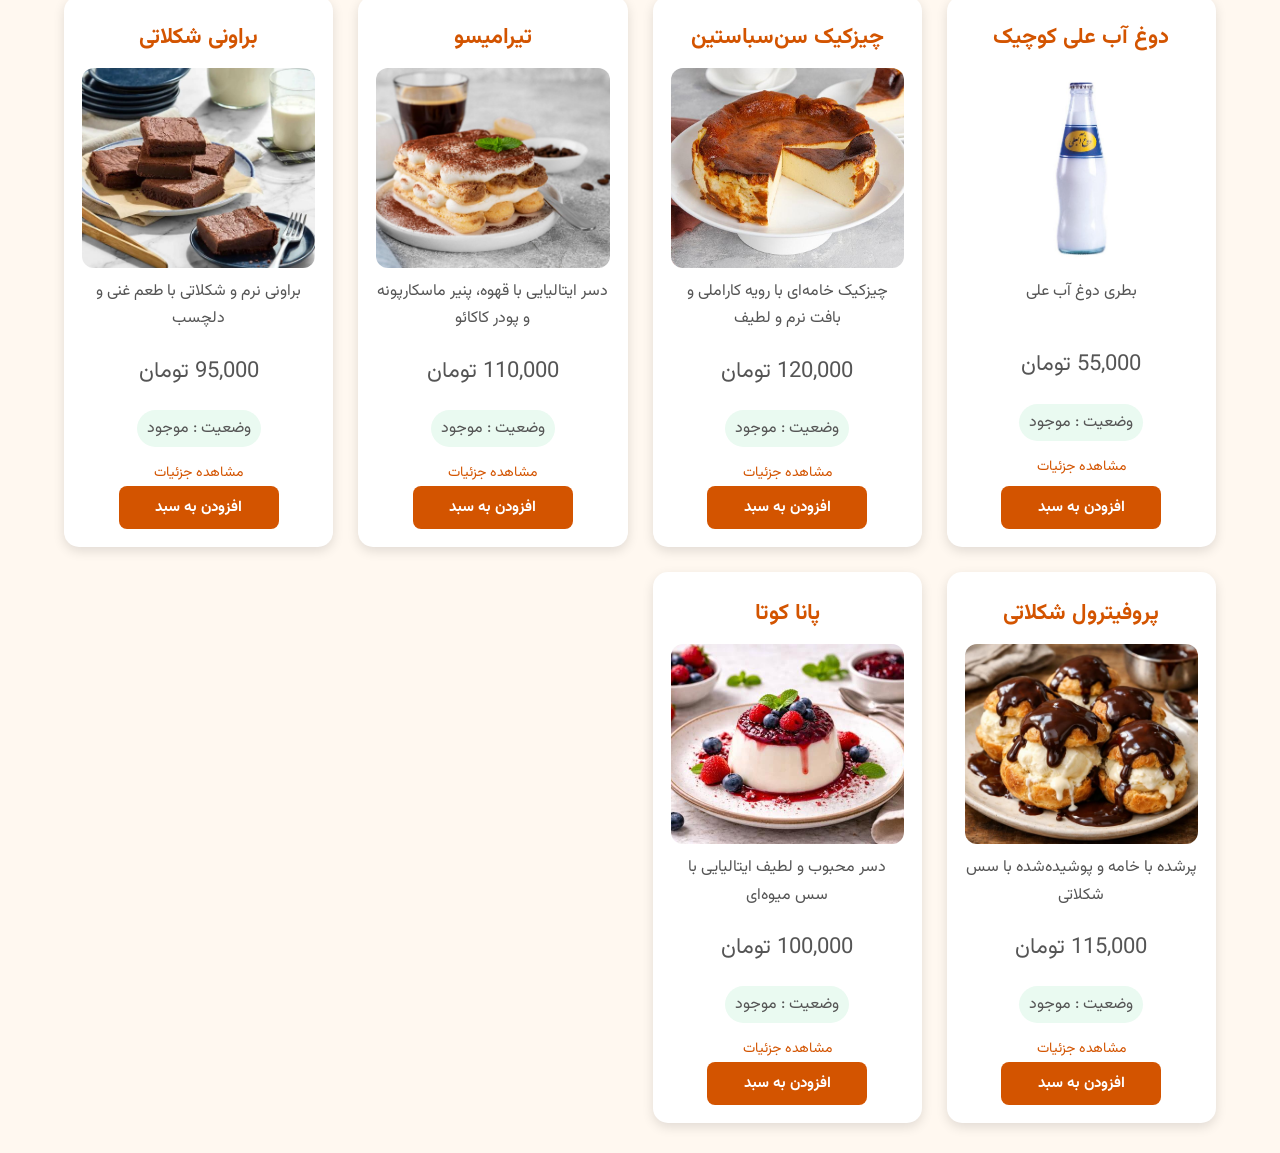
==== commit 13ca2df9: "Complete food search filter and sorting" ====
--- a/food_order-master/index.html
+++ b/food_order-master/index.html
@@ -63,10 +63,21 @@
     type="text"
     id="search-input"
     placeholder="...جستجو غذا">
+    
+<!-- منوی مرتب‌سازی قیمت غذاها -->
+<select id="sort-select">
+    <option value="default">ترتیب پیش‌فرض</option>
+    <option value="price-asc">ارزان‌ترین</option>
+    <option value="price-desc">گران‌ترین</option>
+</select>
+
 
 <div class="food-container">
 
-    <div class="food-card" data-category="iranian">
+    <div class="food-card" 
+    data-id="kebab"
+    data-category="iranian"
+    data-price="180000">
     <h3>چلوکباب</h3>
     <img src="images/kebab.jpg" alt="تصویر چلوکباب">
     <p>چلوکباب همراه با برنج و گوجه</p>
@@ -80,7 +91,10 @@
     </button>
 </div>
 
-<div class="food-card" data-category="iranian">
+<div class="food-card"  
+     data-id="chicken"
+     data-category="iranian"
+     data-price="150000">
     <h3>جوجه کباب</h3>
     <img src="images/chicken.jpg" alt="تصویر جوجه کباب">
     <p>جوجه کباب همراه با برنج و گوجه</p>
@@ -92,7 +106,10 @@
     <button class="disabled-button">ناموجود</button>
 </div>
 
-<div class="food-card" data-category="iranian">
+<div class="food-card" 
+     data-id="ghorme"
+     data-category="iranian"
+     data-price="180000">
     <h3>قورمه سبزی</h3>
     <img src="images/ghormeh.jpg" alt="تصویر قورمه سبزی">
     <p>قورمه سبزی همراه با برنج</p>
@@ -104,7 +121,10 @@
     <button class="disabled-button">ناموجود</button>
 </div>
 
-<div class="food-card" data-category="iranian">
+<div class="food-card" 
+     data-id="tahchin"
+     data-category="iranian"
+     data-price="350000">
     <h3>ته چین</h3>
     <img src="images/tahchin.jpg" alt="تصویر ته چین">
     <p>ته چین مرغ</p>
@@ -116,7 +136,10 @@
     <button class="add-to-cart">افزودن به سبد </button>
 </div>
 
-<div class="food-card" data-category="iranian">
+<div class="food-card" 
+     data-id="zereshkpolo"
+     data-category="iranian"
+     data-price="450000">
     <h3>زرشک پلو</h3>
     <img src="images/zereshkpolo.jpg" alt="تصویر زرشک پلو">
     <p>زرشک پلو مرغ</p>
@@ -128,7 +151,10 @@
     <button class="add-to-cart">افزودن به سبد </button>
 </div>
 
-<div class="food-card" data-category="iranian">
+<div class="food-card" 
+     data-id="baghali"
+     data-category="iranian"
+     data-price="1150000">
     <h3>باقالی پلو</h3>
     <img src="images/baghali.jpg" alt="باقالی پلو">
     <p>باقالی پلو با ماهیچه زعفرانی</p>
@@ -140,7 +166,10 @@
     <button class="add-to-cart">افزودن به سبد</button>
 </div>
 
-<div class="food-card" data-category="iranian">
+<div class="food-card" 
+     data-id="gheyme"
+     data-category="iranian"
+     data-price="350000">
      <h3>قیمه با برنج</h3>
      <img src="images/gheyme.jpg" alt="عکس قیمه">
      <p>خورشت قیمه با برنج تازه</p>
@@ -152,7 +181,10 @@
      <button class="add-to-cart">افزودن به سبد</button>
 </div>
 
-<div class="food-card" data-category="iranian">
+<div class="food-card"
+     data-id="fesenjan"
+     data-category="iranian"
+     data-price="190000">
     <h3>فسنجان</h3>
     <img src="images/fesenjan.jpg" alt="عکس فسنجان">
     <p>خورشت فسنجان با مرغ مجلسی</p>
@@ -164,7 +196,10 @@
     <button class="add-to-cart">افزودن به سبد</button>
 </div>
 
-<div class="food-card" data-category="iranian">
+<div class="food-card" 
+     data-id="abgoosht"
+     data-category="iranian"
+     data-price="170000">
     <h3>آبگوشت</h3>
     <img src="images/abgoosht.jpg" alt="عکس آبگوشت">
     <p>آبگوشت سنتی ایرانی همراه با نان تازه</p>
@@ -176,7 +211,10 @@
     <button class="add-to-cart">افزودن به سبد</button>
 </div>
 
-<div class="food-card" data-category="iranian">
+<div class="food-card" 
+     data-id="lobiapolo"
+     data-category="iranian"
+     data-price="150000">
     <h3>لوبیا پلو</h3>
     <img src="images/lobiapolo.jpg" alt="عکس لوبیا پلو">
     <p>لوبیا پلو با برنج، لوبیا سبز و گوشت</p>
@@ -188,7 +226,10 @@
     <button class="add-to-cart">افزودن به سبد</button>
 </div>
 
-<div class="food-card" data-category="iranian">
+<div class="food-card" 
+     data-id="sabzipolomahi"
+     data-category="iranian"
+     data-price="220000">
     <h3>سبزی پلو با ماهی</h3>
     <img src="images/sabzipolomahi.jpg" alt="عکس سبزی پلو با ماهی">
     <p>سبزی پلو همراه با ماهی سرخ‌شده</p>
@@ -200,7 +241,10 @@
     <button class="disabled-button">ناموجود</button>
 </div>
 
-<div class="food-card" data-category="iranian">
+<div class="food-card" 
+     data-id="kalepache"
+     data-category="iranian"
+     data-price="2000000">
     <h3>کله پاچه</h3>
     <img src="images/kalepache.jpg" alt="عکس کله پاچه">
     <p>ست کامل کله پاچه با نون سنگک</p>
@@ -212,7 +256,10 @@
     <button class="add-to-cart">افزودن به سبد</button>
 </div>
 
-<div class="food-card" data-category="fastfood">
+<div class="food-card" 
+     data-id="pizza"
+     data-category="fastfood"
+     data-price="540000">
     <h3>پیتزا</h3>
     <img src="images/pizza.jpg" alt="تصویر پیتزا">
     <p>پیتزا مخلوط</p>
@@ -226,7 +273,10 @@
     </button>
 </div> 
 
-<div class="food-card" data-category="fastfood">
+<div class="food-card"
+     data-id="chikstrag"
+     data-category="fastfood"
+     data-price="850000">
     <h3>چیکن استراگنف</h3>
     <img src="images/chikstrag.jpg" alt="تصویر چیکن استراگنف">
     <p>چیکن استراگنف با سیب زمینی</p>
@@ -238,7 +288,10 @@
     <button class="add-to-cart">افزودن به سبد</button>
 </div>
 
-<div class="food-card" data-category="fastfood">
+<div class="food-card" 
+     data-id="mashroomb"
+     data-category="fastfood"
+     data-price="677000">
     <h3>ماشروم برگر</h3>
     <img src="images/mashroomb.jpg" alt="تصویر ماشروم برگر">
     <p>ماشروم برگر با گوشت گوساله</p>
@@ -250,7 +303,10 @@
     <button class="add-to-cart">افزودن به سبد</button>
 </div>
 
-<div class="food-card" data-category="fastfood">
+<div class="food-card" 
+     data-id="kababtorki"
+     data-category="fastfood"
+     data-price="940000">
     <h3>کباب ترکی</h3>
     <img src="images/kababtorki.jpg" alt="کباب ترکی">
     <p>یک پرس کباب دونر</p>
@@ -262,7 +318,10 @@
     <button class="add-to-cart">افزودن به سبد</button>
 </div>
 
-<div class="food-card" data-category="fastfood">
+<div class="food-card" 
+     data-id="shaver"
+     data-category="fastfood"
+     data-price="485000">
     <h3>شاورما لبنانی</h3>
     <img src="images/shaver.jpg" alt="شاورما">
     <p>شاورما میکس بزرگ(دو نون)</p>
@@ -274,7 +333,10 @@
     <button class="add-to-cart">ازودن به سبد</button>
 </div>
 
-<div class="food-card" data-category="fastfood">
+<div class="food-card" 
+     data-id="sandwichfile"
+     data-category="fastfood"
+     data-price="355">
     <h3>ساندویچ فیله مرغ</h3>
     <img src="images/sandwichfile.jpg" alt="عکس ساندویچ فیله مرغ">
     <p>ساندویچ فیله ۳۵۰ گرمی</p>
@@ -286,7 +348,10 @@
     <button class="add-to-cart">افزودن به سبد</button>
 </div>
 
-<div class="food-card" data-category="fastfood">
+<div class="food-card" 
+     data-id="bandari"
+     data-category="fastfood"
+     data-price="120000">
     <h3>ساندویچ بندری</h3>
     <img src="images/bandari.jpg" alt="عکس ساندویچ بندری">
     <p>ساندویچ بندری تند با سوسیس و پیاز</p>
@@ -298,7 +363,10 @@
     <button class="add-to-cart">افزودن به سبد</button>
 </div>
 
-<div class="food-card" data-category="fastfood">
+<div class="food-card" 
+     data-id="hotdog"
+     data-category="fastfood"
+     data-price="140000">
     <h3>هات‌داگ</h3>
     <img src="images/hotdog.jpg" alt="عکس هات‌داگ">
     <p>هات‌داگ با نان تازه و سس مخصوص</p>
@@ -310,7 +378,10 @@
     <button class="disabled-button">ناموجود</button>
 </div>
 
-<div class="food-card" data-category="fastfood">
+<div class="food-card" 
+     data-id="cheeseburger"
+     data-category="fastfood"
+     data-price="180000">
     <h3>چیزبرگر</h3>
     <img src="images/cheeseburger.jpg" alt="عکس چیزبرگر">
     <p>چیزبرگر با گوشت گوساله و پنیر</p>
@@ -322,7 +393,10 @@
     <button class="add-to-cart">افزودن به سبد</button>
 </div>
 
-<div class="food-card" data-category="fastfood">
+<div class="food-card"
+     data-id="lasagna"
+     data-category="fastfood"
+     data-price="190000">
     <h3>لازانیا</h3>
     <img src="images/lasagna.jpg" alt="عکس لازانیا">
     <p>لازانیا با گوشت، سس مخصوص و پنیر</p>
@@ -334,7 +408,10 @@
     <button class="disabled-button">ناموجود</button>
 </div>
 
-<div class="food-card" data-category="fastfood">
+<div class="food-card"
+     data-id="friedchicken"
+     data-category="fastfood"
+     data-price="200000">
     <h3>فیله سوخاری</h3>
     <img src="images/fried-chicken.jpg" alt="عکس فیله سوخاری">
     <p>فیله سوخاری ترد با سس مخصوص</p>
@@ -350,7 +427,10 @@
      نوشیدنی ها
      ========================= -->
 
-<div class="food-card" data-category="drink">
+<div class="food-card" 
+     data-id="water"
+     data-category="drink"
+     data-price="20000">
     <h3>آب معدنی</h3>
     <img src="images/water.jpg" alt="عکس آب معدنی" class="bottle-image">
     <p>آب معدنی خنک</p>
@@ -362,7 +442,10 @@
     <button class="add-to-cart">افزودن به سبد</button>
 </div>
 
-<div class="food-card" data-category="drink">
+<div class="food-card"
+     data-id="fanta"
+     data-category="drink"
+     data-price="40000">
     <h3>نوشابه فانتا کوچک</h3>
     <img src="images/fanta.jpg" alt="عکس فانتا" class="bottle-image">
     <p>نوشابه فانتا کوچک</p>
@@ -374,7 +457,10 @@
     <button class="add-to-cart">افزودن به سبد</button>
 </div>
 
-<div class="food-card" data-category="drink">
+<div class="food-card"
+     data-id="cocacola"
+     data-category="drink"
+     data-price="40000">
     <h3>کوکاکولا کوچک</h3>
     <img src="images/coca-cola.jpg" alt="عکس کوکاکولا کوچک">
     <p>نوشابه کوکاکولا کوچک</p>
@@ -386,7 +472,10 @@
     <button class="add-to-cart">افزودن به سبد</button>
 </div>
 
-<div class="food-card" data-category="drink">
+<div class="food-card"
+     data-id="pepsi"
+     data-category="drink"
+     data-price="40000">
     <h3>پپسی کوچک</h3>
     <img src="images/pepsi.jpg" alt="عکس پپسی کوچک">
     <p>نوشابه پپسی کوچک</p>
@@ -398,7 +487,10 @@
     <button class="disabled-button">ناموجود</button>
 </div>
 
-<div class="food-card" data-category="drink">
+<div class="food-card"
+     data-id="malt"
+     data-category="drink"
+     data-price="50000">
     <h3>ماءالشعیر</h3>
     <img src="images/malt-beverage.jpg" alt="عکس ماءالشعیر" class="bottle-image">
     <p>ماءالشعیر دلستر با طعم لیمو</p>
@@ -410,7 +502,10 @@
     <button class="add-to-cart">افزودن به سبد</button>
 </div>
 
-<div class="food-card" data-category="drink">
+<div class="food-card"
+     data-id="abali"
+     data-category="drink"
+     data-price="55000">
     <h3>دوغ آب علی کوچیک</h3>
     <img src="images/abali.jpg" alt="عکس دوغ آب علی">
     <p>بطری دوغ آب علی</p>
@@ -422,7 +517,10 @@
     <button class="add-to-cart">افزودن به سبد</button>
 </div>
 
-<div class="food-card" data-category="dessert">
+<div class="food-card" 
+     data-id="sansebastian"
+     data-category="dessert"
+     data-price="120000">
     <h3>چیزکیک سن‌سباستین</h3>
     <img src="images/san-sebastian-cheesecake.jpg" alt="عکس چیزکیک سن‌سباستین">
     <p>چیزکیک خامه‌ای با رویه کاراملی و بافت نرم و لطیف</p>
@@ -434,7 +532,10 @@
     <button class="add-to-cart">افزودن به سبد</button>
 </div>
 
-<div class="food-card" data-category="dessert">
+<div class="food-card" 
+     data-id="tiramisu"
+     data-category="dessert"
+     data-price="110000">
     <h3>تیرامیسو</h3>
     <img src="images/tiramisu.jpg" alt="عکس تیرامیسو">
     <p>دسر ایتالیایی با قهوه، پنیر ماسکارپونه و پودر کاکائو</p>
@@ -446,7 +547,10 @@
     <button class="add-to-cart">افزودن به سبد</button>
 </div>
 
-<div class="food-card" data-category="dessert">
+<div class="food-card"
+     data-id="brownie"
+     data-category="dessert"
+     data-price="95000">
     <h3>براونی شکلاتی</h3>
     <img src="images/chocolate-brownie.jpg" alt="عکس براونی شکلاتی">
     <p>براونی نرم و شکلاتی با طعم غنی و دلچسب</p>
@@ -458,7 +562,10 @@
     <button class="add-to-cart">افزودن به سبد</button>
 </div>
 
-<div class="food-card" data-category="dessert">
+<div class="food-card"
+     data-id="profiteroles"
+     data-category="dessert"
+     data-price="115000">
     <h3>پروفیترول شکلاتی</h3>
     <img src="images/chocolate-profiteroles.jpg" alt="عکس پروفیترول شکلاتی">
     <p>پرشده با خامه و پوشیده‌شده با سس شکلاتی</p>
@@ -470,7 +577,10 @@
     <button class="add-to-cart">افزودن به سبد</button>
 </div>
 
-<div class="food-card" data-category="dessert">
+<div class="food-card"
+     data-id="pannacotta"
+     data-category="dessert"
+     data-price="100000">
     <h3>پانا کوتا</h3>
     <img src="images/panna-cotta.jpg" alt="عکس پانا کوتا">
     <p>دسر محبوب و لطیف ایتالیایی با سس میوه‌ای</p>
--- a/food_order-master/style-polished.css
+++ b/food_order-master/style-polished.css
@@ -1,45 +1,45 @@
-@import url('https://fonts.googleapis.com/css2?family=Estedad:wght@700;900&family=Vazirmatn:wght@400;500;700&display=swap');
+@import url("https://fonts.googleapis.com/css2?family=Estedad:wght@700;900&family=Vazirmatn:wght@400;500;700&display=swap");
 
 /* =========================
    تنظیمات پایه
    ========================= */
 
 * {
-    box-sizing: border-box;
+  box-sizing: border-box;
 }
 
 html {
-    direction: rtl;
+  direction: rtl;
 }
 
 body {
-    margin: 0;
-    font-family: "Vazirmatn", sans-serif;
-    background-color: #fff8f0;
-    color: #333;
-    line-height: 1.7;
+  margin: 0;
+  font-family: "Vazirmatn", sans-serif;
+  background-color: #fff8f0;
+  color: #333;
+  line-height: 1.7;
 }
 
 h1 {
-    margin: 30px 20px 20px;
-    color: #d35400;
-    font-family: "Estedad", sans-serif;
-    font-size: 40px;
-    font-weight: 900;
-    text-align: center;
+  margin: 30px 20px 20px;
+  color: #d35400;
+  font-family: "Estedad", sans-serif;
+  font-size: 40px;
+  font-weight: 900;
+  text-align: center;
 }
 
 h2 {
-    margin: 45px 20px 10px;
-    color: #444;
-    text-align: center;
+  margin: 45px 20px 10px;
+  color: #444;
+  text-align: center;
 }
 
 h2 + p {
-    margin: 0 auto 25px;
-    color: #777;
-    font-size: 17px;
-    text-align: center;
+  margin: 0 auto 25px;
+  color: #777;
+  font-size: 17px;
+  text-align: center;
 }
 
 /* =========================
@@ -47,40 +47,40 @@
    ========================= */
 
 nav {
-    display: flex;
-    justify-content: center;
-    align-items: center;
-    flex-wrap: wrap;
-    gap: 8px 24px;
-    padding: 15px 20px;
-    margin-bottom: 30px;
-    background-color: #d35400;
+  display: flex;
+  justify-content: center;
+  align-items: center;
+  flex-wrap: wrap;
+  gap: 8px 24px;
+  padding: 15px 20px;
+  margin-bottom: 30px;
+  background-color: #d35400;
 }
 
 nav a {
-    color: white;
-    text-decoration: none;
-    font-weight: 700;
-    transition: color 0.2s;
+  color: white;
+  text-decoration: none;
+  font-weight: 700;
+  transition: color 0.2s;
 }
 
 nav a:hover {
-    color: #ffe0b2;
+  color: #ffe0b2;
 }
 
 #cart-count {
-    display: inline-flex;
-    align-items: center;
-    justify-content: center;
-    min-width: 24px;
-    height: 24px;
-    padding: 0 6px;
-    margin-right: 4px;
-    border-radius: 50%;
-    background-color: white;
-    color: #d35400;
-    font-size: 13px;
-    font-weight: 700;
+  display: inline-flex;
+  align-items: center;
+  justify-content: center;
+  min-width: 24px;
+  height: 24px;
+  padding: 0 6px;
+  margin-right: 4px;
+  border-radius: 50%;
+  background-color: white;
+  color: #d35400;
+  font-size: 13px;
+  font-weight: 700;
 }
 
 /* =========================
@@ -88,58 +88,58 @@
    ========================= */
 
 .category-container {
-    display: flex;
-    justify-content: center;
-    align-items: center;
-    flex-wrap: wrap;
-    gap: 20px;
-    width: min(900px, 90%);
-    margin: 30px auto;
+  display: flex;
+  justify-content: center;
+  align-items: center;
+  flex-wrap: wrap;
+  gap: 20px;
+  width: min(900px, 90%);
+  margin: 30px auto;
 }
 
 .category {
-    display: flex;
-    flex-direction: column;
-    justify-content: center;
-    align-items: center;
-    width: 120px;
-    height: 120px;
-    padding: 10px;
-    background-color: white;
-    border: 2px solid transparent;
-    border-radius: 20px;
-    box-shadow: 0 4px 12px rgba(0, 0, 0, 0.12);
-    cursor: pointer;
-    transition: 0.25s;
+  display: flex;
+  flex-direction: column;
+  justify-content: center;
+  align-items: center;
+  width: 120px;
+  height: 120px;
+  padding: 10px;
+  background-color: white;
+  border: 2px solid transparent;
+  border-radius: 20px;
+  box-shadow: 0 4px 12px rgba(0, 0, 0, 0.12);
+  cursor: pointer;
+  transition: 0.25s;
 }
 
 .category span {
-    font-size: 35px;
+  font-size: 35px;
 }
 
 .category p {
-    margin: 8px 0 0;
-    font-weight: 700;
-    text-align: center;
+  margin: 8px 0 0;
+  font-weight: 700;
+  text-align: center;
 }
 
 .category:hover {
-    transform: translateY(-5px);
+  transform: translateY(-5px);
 }
 
 .category.active {
-    background-color: #fff3e0;
-    border-color: #ff9800;
-    box-shadow: 0 8px 22px rgba(255, 152, 0, 0.28);
-    transform: translateY(-5px) scale(1.03);
+  background-color: #fff3e0;
+  border-color: #ff9800;
+  box-shadow: 0 8px 22px rgba(255, 152, 0, 0.28);
+  transform: translateY(-5px) scale(1.03);
 }
 
 .category.active span {
-    transform: scale(1.15);
+  transform: scale(1.15);
 }
 
 .clear-filter {
-    transform: scale(0.96);
+  transform: scale(0.96);
 }
 
 /* =========================
@@ -147,34 +147,34 @@
    ========================= */
 
 .today-section {
-    margin-top: 40px;
+  margin-top: 40px;
 }
 
 .section-title {
-    color: #d35400;
-    font-size: 30px;
-    font-weight: 700;
+  color: #d35400;
+  font-size: 30px;
+  font-weight: 700;
 }
 
 #search-input {
-    display: block;
-    width: min(420px, 90%);
-    padding: 13px 18px;
-    margin: 20px auto 30px;
-    border: 1px solid #ddd;
-    border-radius: 12px;
-    outline: none;
-    background-color: white;
-    color: #333;
-    font-family: inherit;
-    font-size: 16px;
-    text-align: right;
-    transition: 0.2s;
+  display: block;
+  width: min(420px, 90%);
+  padding: 13px 18px;
+  margin: 20px auto 30px;
+  border: 1px solid #ddd;
+  border-radius: 12px;
+  outline: none;
+  background-color: white;
+  color: #333;
+  font-family: inherit;
+  font-size: 16px;
+  text-align: right;
+  transition: 0.2s;
 }
 
 #search-input:focus {
-    border-color: #e67e22;
-    box-shadow: 0 0 0 3px rgba(230, 126, 34, 0.12);
+  border-color: #e67e22;
+  box-shadow: 0 0 0 3px rgba(230, 126, 34, 0.12);
 }
 
 /* =========================
@@ -182,97 +182,99 @@
    ========================= */
 
 .food-container {
-    display: grid;
-    grid-template-columns: repeat(auto-fit, minmax(250px, 1fr));
-    gap: 25px;
-    width: min(1200px, 90%);
-    margin: 30px auto;
+  display: grid;
+  grid-template-columns: repeat(auto-fit, minmax(250px, 1fr));
+  gap: 25px;
+  width: min(1200px, 90%);
+  margin: 30px auto;
 }
 
 .food-card {
-    display: flex;
-    flex-direction: column;
-    align-items: center;
-    padding: 18px;
-    background-color: white;
-    border-radius: 15px;
-    box-shadow: 0 4px 12px rgba(0, 0, 0, 0.12);
-    text-align: center;
-    transition: transform 0.25s, box-shadow 0.25s;
+  display: flex;
+  flex-direction: column;
+  align-items: center;
+  padding: 18px;
+  background-color: white;
+  border-radius: 15px;
+  box-shadow: 0 4px 12px rgba(0, 0, 0, 0.12);
+  text-align: center;
+  transition:
+    transform 0.25s,
+    box-shadow 0.25s;
 }
 
 .food-card:hover {
-    transform: translateY(-5px);
-    box-shadow: 0 8px 18px rgba(0, 0, 0, 0.16);
+  transform: translateY(-5px);
+  box-shadow: 0 8px 18px rgba(0, 0, 0, 0.16);
 }
 
 .food-card h3 {
-    margin: 5px 0 12px;
-    color: #d35400;
-    font-size: 22px;
-    font-weight: 700;
+  margin: 5px 0 12px;
+  color: #d35400;
+  font-size: 22px;
+  font-weight: 700;
 }
 
 .food-card img {
-    width: 100%;
-    height: 200px;
-    object-fit: cover;
-    border-radius: 12px;
-    transition: transform 0.25s;
+  width: 100%;
+  height: 200px;
+  object-fit: cover;
+  border-radius: 12px;
+  transition: transform 0.25s;
 }
 
 .food-card img:hover {
-    transform: scale(1.02);
+  transform: scale(1.02);
 }
 
 .food-card p {
-    margin: 10px 0;
-    color: #555;
-    font-weight: 400;
+  margin: 10px 0;
+  color: #555;
+  font-weight: 400;
 }
 
 .food-card > p:first-of-type {
-    min-height: 48px;
+  min-height: 48px;
 }
 
 .price {
-    margin: 12px 0;
-    color: #d35400;
-    font-size: 22px;
-    font-weight: 700;
+  margin: 12px 0;
+  color: #d35400;
+  font-size: 22px;
+  font-weight: 700;
 }
 
 .available,
 .unavailable {
-    display: inline-block;
-    padding: 5px 10px;
-    margin: 8px auto;
-    border-radius: 20px;
-    font-weight: 700;
+  display: inline-block;
+  padding: 5px 10px;
+  margin: 8px auto;
+  border-radius: 20px;
+  font-weight: 700;
 }
 
 .available {
-    color: #27ae60;
-    background-color: #eafaf1;
+  color: #27ae60;
+  background-color: #eafaf1;
 }
 
 .unavailable {
-    color: #c0392b;
-    background-color: #fdecea;
+  color: #c0392b;
+  background-color: #fdecea;
 }
 
 .details-button {
-    display: inline-block;
-    width: fit-content;
-    margin-top: 5px;
-    color: #d35400;
-    font-size: 14px;
-    text-decoration: none;
-    transition: 0.2s;
+  display: inline-block;
+  width: fit-content;
+  margin-top: 5px;
+  color: #d35400;
+  font-size: 14px;
+  text-decoration: none;
+  transition: 0.2s;
 }
 
 .details-button:hover {
-    text-decoration: underline;
+  text-decoration: underline;
 }
 
 /* =========================
@@ -280,41 +282,41 @@
    ========================= */
 
 button {
-    padding: 10px 20px;
-    border: none;
-    border-radius: 8px;
-    background-color: #d35400;
-    color: white;
-    cursor: pointer;
-    font-family: inherit;
-    font-size: 15px;
-    font-weight: 700;
-    transition: 0.25s;
+  padding: 10px 20px;
+  border: none;
+  border-radius: 8px;
+  background-color: #d35400;
+  color: white;
+  cursor: pointer;
+  font-family: inherit;
+  font-size: 15px;
+  font-weight: 700;
+  transition: 0.25s;
 }
 
 button:hover {
-    background-color: #e67e22;
+  background-color: #e67e22;
 }
 
 .add-to-cart {
-    width: 160px;
-    margin-top: auto;
-    padding: 10px 15px;
+  width: 160px;
+  margin-top: auto;
+  padding: 10px 15px;
 }
 
 .add-to-cart:hover {
-    transform: translateY(-2px);
+  transform: translateY(-2px);
 }
 
 .disabled-button {
-    width: 160px;
-    margin-top: 18px;
-    background-color: #999;
-    cursor: not-allowed;
+  width: 160px;
+  margin-top: 18px;
+  background-color: #999;
+  cursor: not-allowed;
 }
 
 .disabled-button:hover {
-    background-color: #999;
+  background-color: #999;
 }
 
 /* =========================
@@ -322,119 +324,119 @@
    ========================= */
 
 #cart-container {
-    width: 100%;
-    text-align: center;
+  width: 100%;
+  text-align: center;
 }
 
 .cart-item {
-    display: flex;
-    align-items: center;
-    justify-content: space-between;
-    gap: 20px;
-    width: min(900px, 90%);
-    min-height: 80px;
-    padding: 14px 20px;
-    margin: 12px auto;
-    background-color: white;
-    border-radius: 12px;
-    box-shadow: 0 3px 10px rgba(0, 0, 0, 0.10);
-    transition: 0.25s;
+  display: flex;
+  align-items: center;
+  justify-content: space-between;
+  gap: 20px;
+  width: min(900px, 90%);
+  min-height: 80px;
+  padding: 14px 20px;
+  margin: 12px auto;
+  background-color: white;
+  border-radius: 12px;
+  box-shadow: 0 3px 10px rgba(0, 0, 0, 0.1);
+  transition: 0.25s;
 }
 
 .cart-item:hover {
-    transform: translateY(-2px);
-    box-shadow: 0 6px 15px rgba(0, 0, 0, 0.14);
+  transform: translateY(-2px);
+  box-shadow: 0 6px 15px rgba(0, 0, 0, 0.14);
 }
 
 .cart-item h3 {
-    min-width: 140px;
-    margin: 0;
-    color: #d35400;
-    font-size: 19px;
-    font-weight: 700;
-    text-align: right;
+  min-width: 140px;
+  margin: 0;
+  color: #d35400;
+  font-size: 19px;
+  font-weight: 700;
+  text-align: right;
 }
 
 .cart-item p {
-    min-width: 150px;
-    margin: 0;
-    color: #555;
-    font-size: 15px;
-    text-align: center;
-    white-space: nowrap;
+  min-width: 150px;
+  margin: 0;
+  color: #555;
+  font-size: 15px;
+  text-align: center;
+  white-space: nowrap;
 }
 
 .cart-food-price {
-    color: #d35400;
-    font-weight: 700;
+  color: #d35400;
+  font-weight: 700;
 }
 
 .quantity-control {
-    display: flex;
-    align-items: center;
-    justify-content: center;
-    gap: 10px;
-    min-width: 110px;
+  display: flex;
+  align-items: center;
+  justify-content: center;
+  gap: 10px;
+  min-width: 110px;
 }
 
 .quantity-control button {
-    display: flex;
-    align-items: center;
-    justify-content: center;
-    width: 32px;
-    height: 32px;
-    padding: 0;
-    border-radius: 8px;
-    background-color: #f57c00;
-    font-size: 20px;
-    box-shadow: 0 2px 6px rgba(0, 0, 0, 0.15);
+  display: flex;
+  align-items: center;
+  justify-content: center;
+  width: 32px;
+  height: 32px;
+  padding: 0;
+  border-radius: 8px;
+  background-color: #f57c00;
+  font-size: 20px;
+  box-shadow: 0 2px 6px rgba(0, 0, 0, 0.15);
 }
 
 .quantity-control button:hover {
-    background-color: #e65100;
-    transform: translateY(-2px);
+  background-color: #e65100;
+  transform: translateY(-2px);
 }
 
 .quantity-control span {
-    min-width: 25px;
-    font-weight: 700;
-    text-align: center;
+  min-width: 25px;
+  font-weight: 700;
+  text-align: center;
 }
 
 .remove-button {
-    margin-top: 0;
-    padding: 7px 14px;
-    background-color: #e57373;
-    white-space: nowrap;
-    box-shadow: 0 2px 6px rgba(0, 0, 0, 0.12);
+  margin-top: 0;
+  padding: 7px 14px;
+  background-color: #e57373;
+  white-space: nowrap;
+  box-shadow: 0 2px 6px rgba(0, 0, 0, 0.12);
 }
 
 .remove-button:hover {
-    background-color: #d32f2f;
-    transform: translateY(-1px);
+  background-color: #d32f2f;
+  transform: translateY(-1px);
 }
 
 .total-price {
-    margin: 30px 20px 20px;
-    color: #d35400;
-    font-size: 24px;
-    font-weight: 700;
-    text-align: center;
+  margin: 30px 20px 20px;
+  color: #d35400;
+  font-size: 24px;
+  font-weight: 700;
+  text-align: center;
 }
 
 .order-button {
-    display: block;
-    margin: 25px auto;
-    padding: 12px 30px;
-    background-color: #27ae60;
-    border-radius: 10px;
-    font-size: 16px;
-    box-shadow: 0 3px 8px rgba(39, 174, 96, 0.25);
+  display: block;
+  margin: 25px auto;
+  padding: 12px 30px;
+  background-color: #27ae60;
+  border-radius: 10px;
+  font-size: 16px;
+  box-shadow: 0 3px 8px rgba(39, 174, 96, 0.25);
 }
 
 .order-button:hover {
-    background-color: #219150;
-    transform: translateY(-2px);
+  background-color: #219150;
+  transform: translateY(-2px);
 }
 
 /* =========================
@@ -442,48 +444,48 @@
    ========================= */
 
 .profile-card {
-    width: min(500px, 90%);
-    padding: 30px;
-    margin: 30px auto;
-    background-color: white;
-    border-radius: 15px;
-    box-shadow: 0 6px 18px rgba(0, 0, 0, 0.12);
+  width: min(500px, 90%);
+  padding: 30px;
+  margin: 30px auto;
+  background-color: white;
+  border-radius: 15px;
+  box-shadow: 0 6px 18px rgba(0, 0, 0, 0.12);
 }
 
 .profile-card h2 {
-    margin-top: 0;
+  margin-top: 0;
 }
 
 #profile-form {
-    display: flex;
-    flex-direction: column;
-    gap: 8px;
+  display: flex;
+  flex-direction: column;
+  gap: 8px;
 }
 
 #profile-form label {
-    margin-top: 8px;
-    color: #555;
-    font-weight: 700;
-    text-align: right;
+  margin-top: 8px;
+  color: #555;
+  font-weight: 700;
+  text-align: right;
 }
 
 #profile-form input {
-    width: 100%;
-    padding: 11px 13px;
-    border: 1px solid #ddd;
-    border-radius: 8px;
-    outline: none;
-    font-family: inherit;
-    font-size: 15px;
+  width: 100%;
+  padding: 11px 13px;
+  border: 1px solid #ddd;
+  border-radius: 8px;
+  outline: none;
+  font-family: inherit;
+  font-size: 15px;
 }
 
 #profile-form input:focus {
-    border-color: #e67e22;
-    box-shadow: 0 0 0 3px rgba(230, 126, 34, 0.12);
+  border-color: #e67e22;
+  box-shadow: 0 0 0 3px rgba(230, 126, 34, 0.12);
 }
 
 #profile-form button {
-    margin-top: 15px;
+  margin-top: 15px;
 }
 
 /* =========================
@@ -491,47 +493,47 @@
    ========================= */
 
 #orders-container {
-    display: flex;
-    flex-direction: column;
-    align-items: center;
-    gap: 20px;
-    width: 100%;
-    padding-bottom: 30px;
+  display: flex;
+  flex-direction: column;
+  align-items: center;
+  gap: 20px;
+  width: 100%;
+  padding-bottom: 30px;
 }
 
 .order-history {
-    width: min(600px, 90%);
-    margin: 30px auto;
+  width: min(600px, 90%);
+  margin: 30px auto;
 }
 
 .order,
 .order-card {
-    width: min(600px, 90%);
-    padding: 20px;
-    margin: 0 auto;
-    background-color: white;
-    border: 1px solid #eee;
-    border-radius: 12px;
-    box-shadow: 0 4px 12px rgba(0, 0, 0, 0.10);
-    text-align: center;
+  width: min(600px, 90%);
+  padding: 20px;
+  margin: 0 auto;
+  background-color: white;
+  border: 1px solid #eee;
+  border-radius: 12px;
+  box-shadow: 0 4px 12px rgba(0, 0, 0, 0.1);
+  text-align: center;
 }
 
 .order h3,
 .order-card h3 {
-    margin-top: 0;
-    color: #d35400;
-    font-size: 21px;
+  margin-top: 0;
+  color: #d35400;
+  font-size: 21px;
 }
 
 .order p,
 .order-card p {
-    text-align: right;
+  text-align: right;
 }
 
 .order-price {
-    color: #d35400;
-    font-size: 17px;
-    font-weight: 700;
+  color: #d35400;
+  font-size: 17px;
+  font-weight: 700;
 }
 
 /* =========================
@@ -539,55 +541,55 @@
    ========================= */
 
 .food-details {
-    display: flex;
-    align-items: center;
-    gap: 50px;
-    width: min(1000px, 90%);
-    padding: 30px;
-    margin: 50px auto;
-    background-color: white;
-    border-radius: 15px;
-    box-shadow: 0 5px 20px rgba(0, 0, 0, 0.10);
+  display: flex;
+  align-items: center;
+  gap: 50px;
+  width: min(1000px, 90%);
+  padding: 30px;
+  margin: 50px auto;
+  background-color: white;
+  border-radius: 15px;
+  box-shadow: 0 5px 20px rgba(0, 0, 0, 0.1);
 }
 
 .food-details img {
-    flex: 0 0 400px;
-    width: 400px;
-    height: 300px;
-    object-fit: cover;
-    border-radius: 12px;
+  flex: 0 0 400px;
+  width: 400px;
+  height: 300px;
+  object-fit: cover;
+  border-radius: 12px;
 }
 
 .food-details-info {
-    flex: 1;
-    min-width: 0;
+  flex: 1;
+  min-width: 0;
 }
 
 .food-details-info h2 {
-    margin-top: 0;
-    margin-right: 0;
-    margin-left: 0;
+  margin-top: 0;
+  margin-right: 0;
+  margin-left: 0;
 }
 
 .food-details-info ul {
-    padding-right: 25px;
-    line-height: 2;
+  padding-right: 25px;
+  line-height: 2;
 }
 
 .back-to-menu {
-    display: inline-block;
-    padding: 10px 18px;
-    margin-top: 15px;
-    border: 1px solid #d35400;
-    border-radius: 8px;
-    color: #d35400;
-    text-decoration: none;
-    transition: 0.2s;
+  display: inline-block;
+  padding: 10px 18px;
+  margin-top: 15px;
+  border: 1px solid #d35400;
+  border-radius: 8px;
+  color: #d35400;
+  text-decoration: none;
+  transition: 0.2s;
 }
 
 .back-to-menu:hover {
-    background-color: #d35400;
-    color: white;
+  background-color: #d35400;
+  color: white;
 }
 
 /* =========================
@@ -595,93 +597,199 @@
    ========================= */
 
 @media (max-width: 700px) {
-
-    h1 {
-        font-size: 32px;
-    }
-
-    nav {
-        gap: 10px 16px;
-    }
-
-    .category-container {
-        gap: 14px;
-    }
-
-    .category {
-        width: 105px;
-        height: 105px;
-    }
-
-    .food-container {
-        grid-template-columns: 1fr;
-        width: min(400px, 90%);
-    }
-
-    .cart-item {
-        flex-wrap: wrap;
-        justify-content: center;
-        gap: 14px;
-        padding: 16px;
-    }
-
-    .cart-item h3,
-    .cart-item p {
-        min-width: auto;
-    }
-
-    .food-details {
-        flex-direction: column;
-        gap: 25px;
-        padding: 20px;
-        margin: 30px auto;
-    }
-
-    .food-details img {
-        flex: none;
-        width: 100%;
-        height: auto;
-    }
-
-    .food-details-info {
-        width: 100%;
-    }
+  h1 {
+    font-size: 32px;
+  }
+
+  nav {
+    gap: 10px 16px;
+  }
+
+  .category-container {
+    gap: 14px;
+  }
+
+  .category {
+    width: 105px;
+    height: 105px;
+  }
+
+  .food-container {
+    grid-template-columns: 1fr;
+    width: min(400px, 90%);
+  }
+
+  .cart-item {
+    flex-wrap: wrap;
+    justify-content: center;
+    gap: 14px;
+    padding: 16px;
+  }
+
+  .cart-item h3,
+  .cart-item p {
+    min-width: auto;
+  }
+
+  .food-details {
+    flex-direction: column;
+    gap: 25px;
+    padding: 20px;
+    margin: 30px auto;
+  }
+
+  .food-details img {
+    flex: none;
+    width: 100%;
+    height: auto;
+  }
+
+  .food-details-info {
+    width: 100%;
+  }
 }
 
 @media (max-width: 450px) {
-
-    h1 {
-        font-size: 28px;
-    }
-
-    nav {
-        padding: 12px 10px;
-    }
-
-    nav a {
-        font-size: 14px;
-    }
-
-    .category {
-        width: 95px;
-        height: 95px;
-    }
-
-    .category span {
-        font-size: 30px;
-    }
-
-    .category p {
-        font-size: 13px;
-    }
-
-    .profile-card {
-        padding: 20px;
-    }
+  h1 {
+    font-size: 28px;
+  }
+
+  nav {
+    padding: 12px 10px;
+  }
+
+  nav a {
+    font-size: 14px;
+  }
+
+  .category {
+    width: 95px;
+    height: 95px;
+  }
+
+  .category span {
+    font-size: 30px;
+  }
+
+  .category p {
+    font-size: 13px;
+  }
+
+  .profile-card {
+    padding: 20px;
+  }
 }
 
 /* برای بطری‌ها: جلوگیری از بریده شدن سر و ته تصویر */
 .food-card .bottle-image {
-    object-fit: contain;
-    padding: 0px;
-}+  object-fit: contain;
+  padding: 0px;
+}
+/*استایل پنج ستاره ها */
+.food-rating {
+  margin-top: 24px;
+}
+
+#star-rating {
+  display: flex;
+  gap: 8px;
+}
+
+.rating-star {
+  border: none;
+  background: transparent;
+  color: #aaa;
+  font-size: 32px;
+  cursor: pointer;
+  padding: 0;
+}
+
+.rating-star.active,
+.rating-star:hover {
+  color: #ffc107;
+}
+
+#rating-message {
+  margin-top: 8px;
+}
+/* پنجره مودال جزئیات غذا */
+.food-modal {
+  display: none;
+  position: fixed;
+  inset: 0;
+  z-index: 1000;
+  background: rgba(0, 0, 0, 0.65);
+  justify-content: center;
+  align-items: center;
+  padding: 20px;
+} /* استایل ستاره‌های داخل مودال */
+#modal-star-rating {
+  display: flex;
+  justify-content: center;
+  gap: 8px;
+}
+
+#modal-star-rating .modal-rating-star {
+  appearance: none;
+  border: none;
+  box-shadow: none;
+  background: transparent;
+  color: #aaa;
+  font-size: 32px;
+  line-height: 1;
+  padding: 4px;
+  margin: 0;
+  cursor: pointer;
+  border-radius: 0;
+}
+
+#modal-star-rating .modal-rating-star.active,
+#modal-star-rating .modal-rating-star:hover {
+  color: #ffc107;
+  background: transparent;
+}
+
+.food-modal.show {
+  display: flex;
+}
+
+.food-modal-content {
+  position: relative;
+  background: white;
+  color: #333;
+  width: 100%;
+  max-width: 500px;
+  max-height: 85vh;
+  overflow-y: auto;
+  padding: 25px;
+  border-radius: 14px;
+  text-align: center;
+}
+
+#modal-food-image {
+  width: 100%;
+  max-height: 230px;
+  object-fit: cover;
+  border-radius: 10px;
+}
+
+#close-food-modal {
+  position: absolute;
+
+  top: 8px;
+  left: 12px;
+  border: none;
+  background: white;
+  font-size: 32px;
+  cursor: pointer;
+  color: #333;
+}
+#close-food-modal:hover {
+  background: #ffe0e0;
+  color: red;
+}
+
+#modal-food-ingredients {
+  padding-right: 25px;
+  text-align: right;
+}
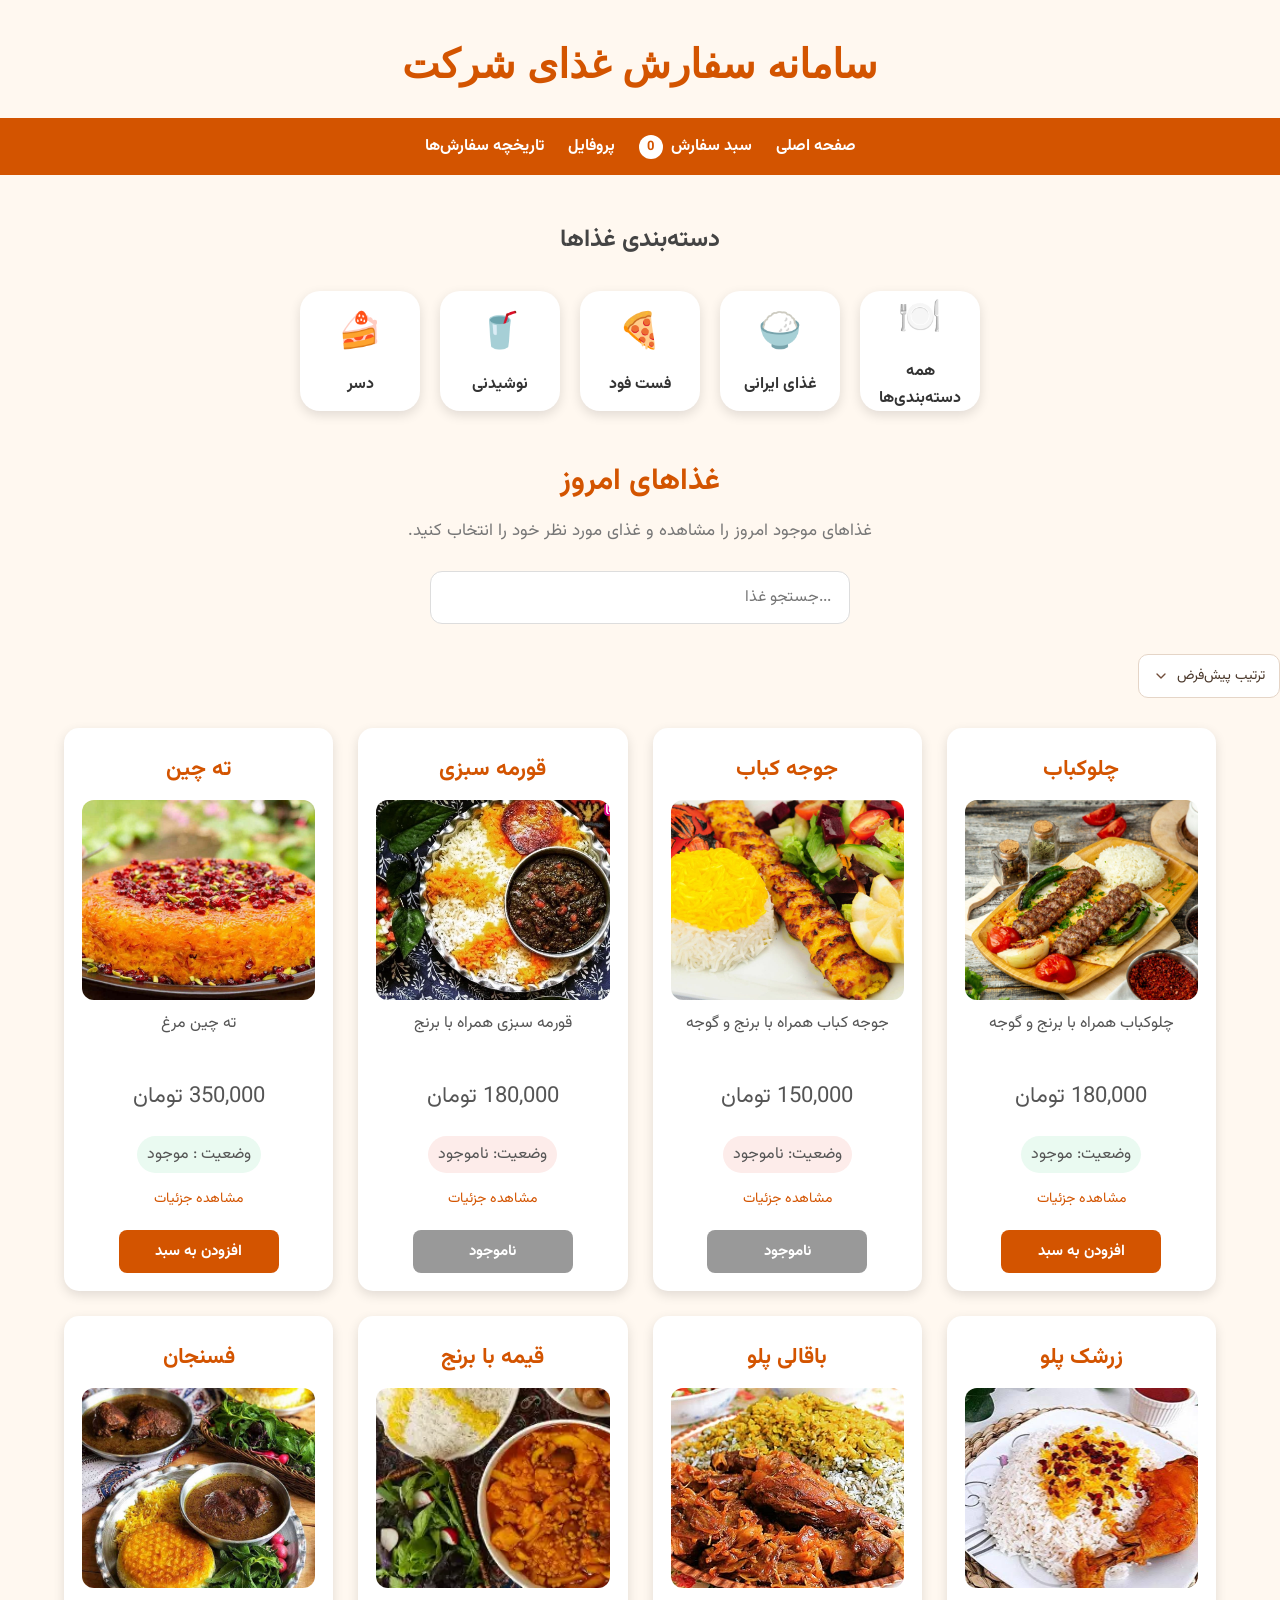
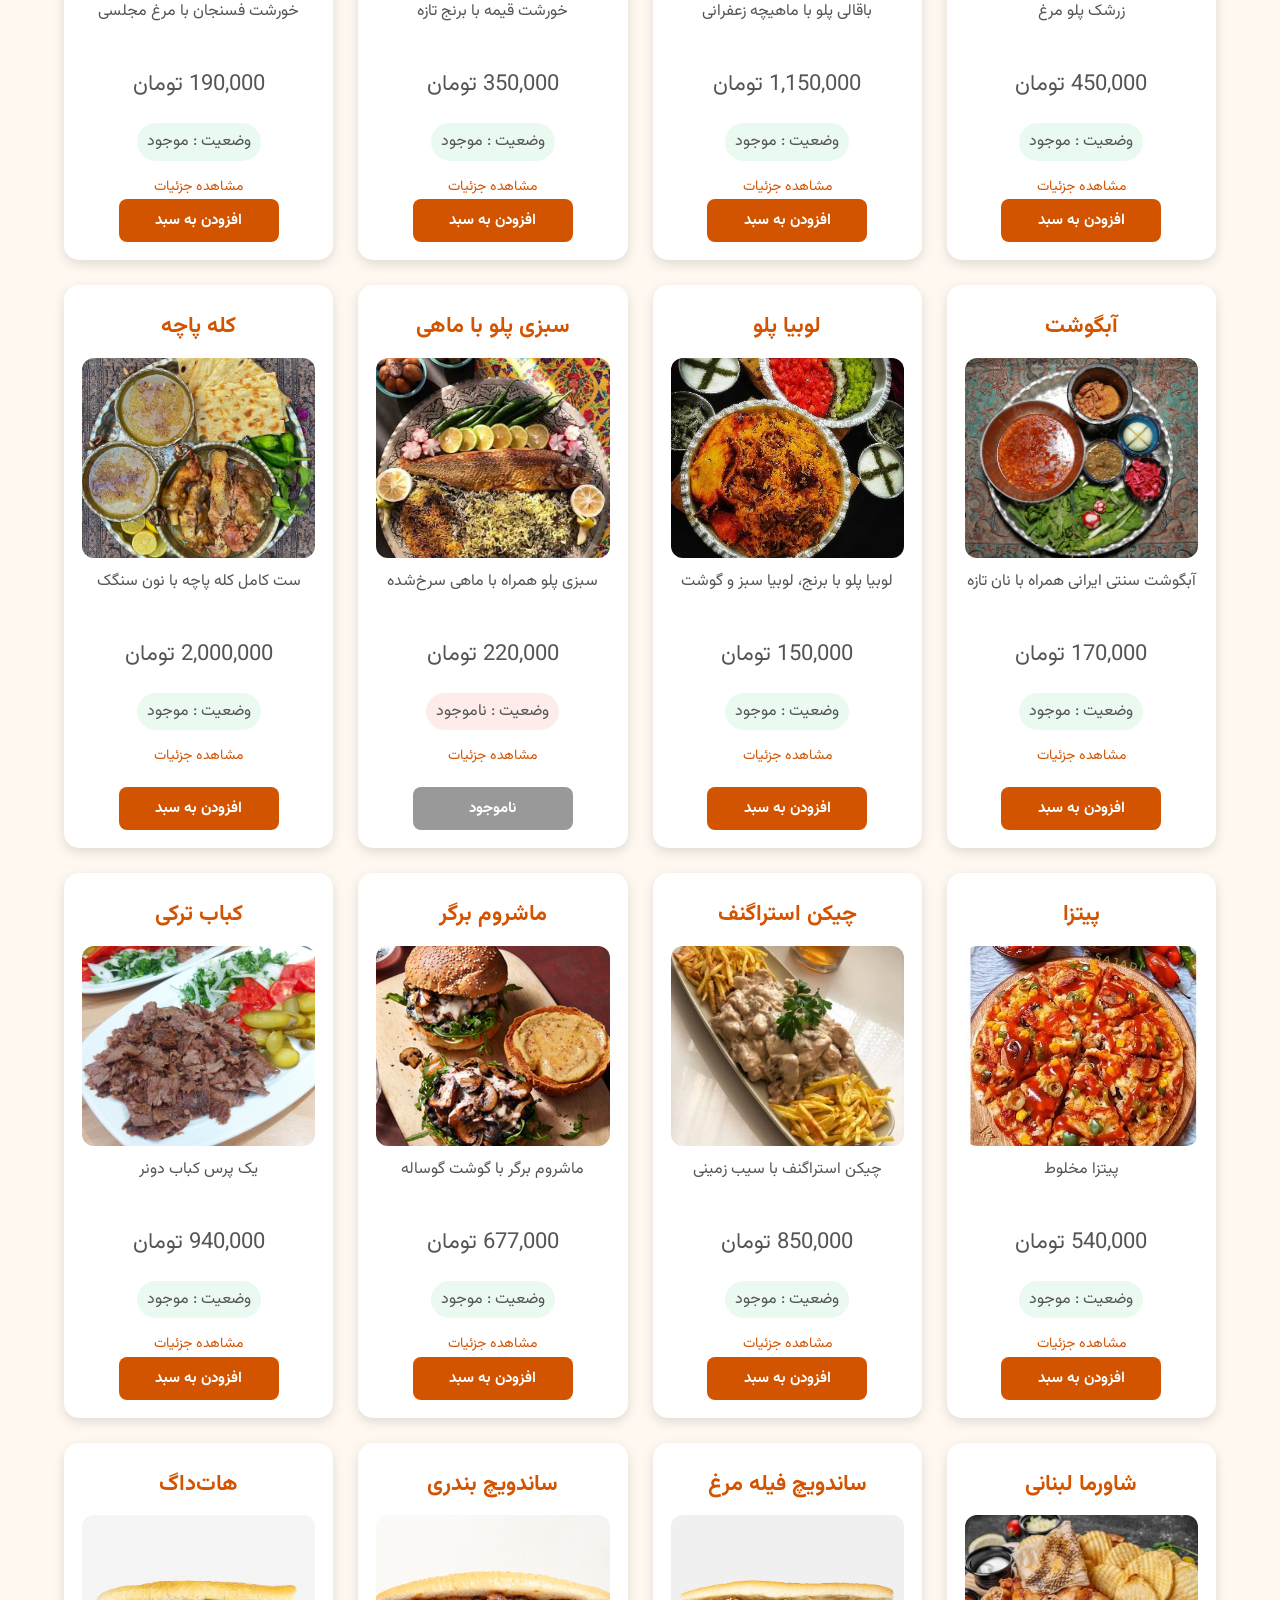
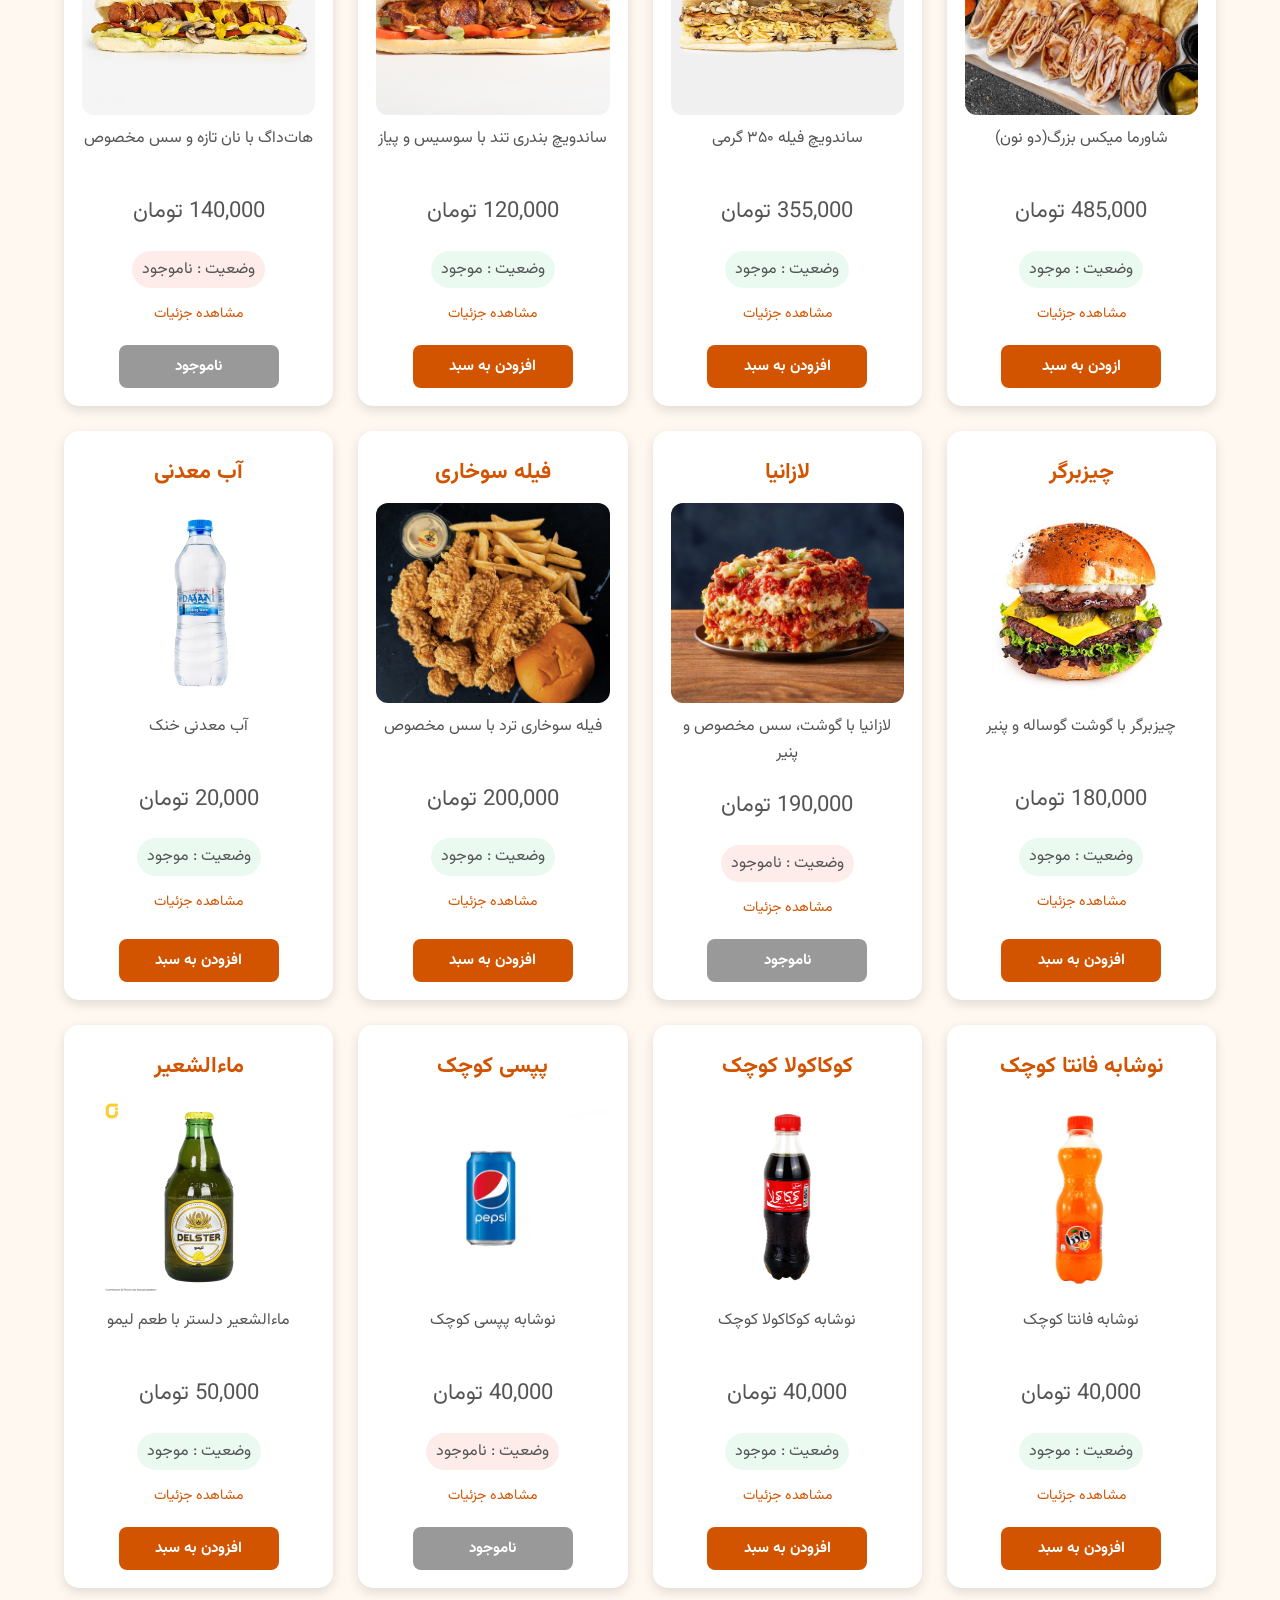
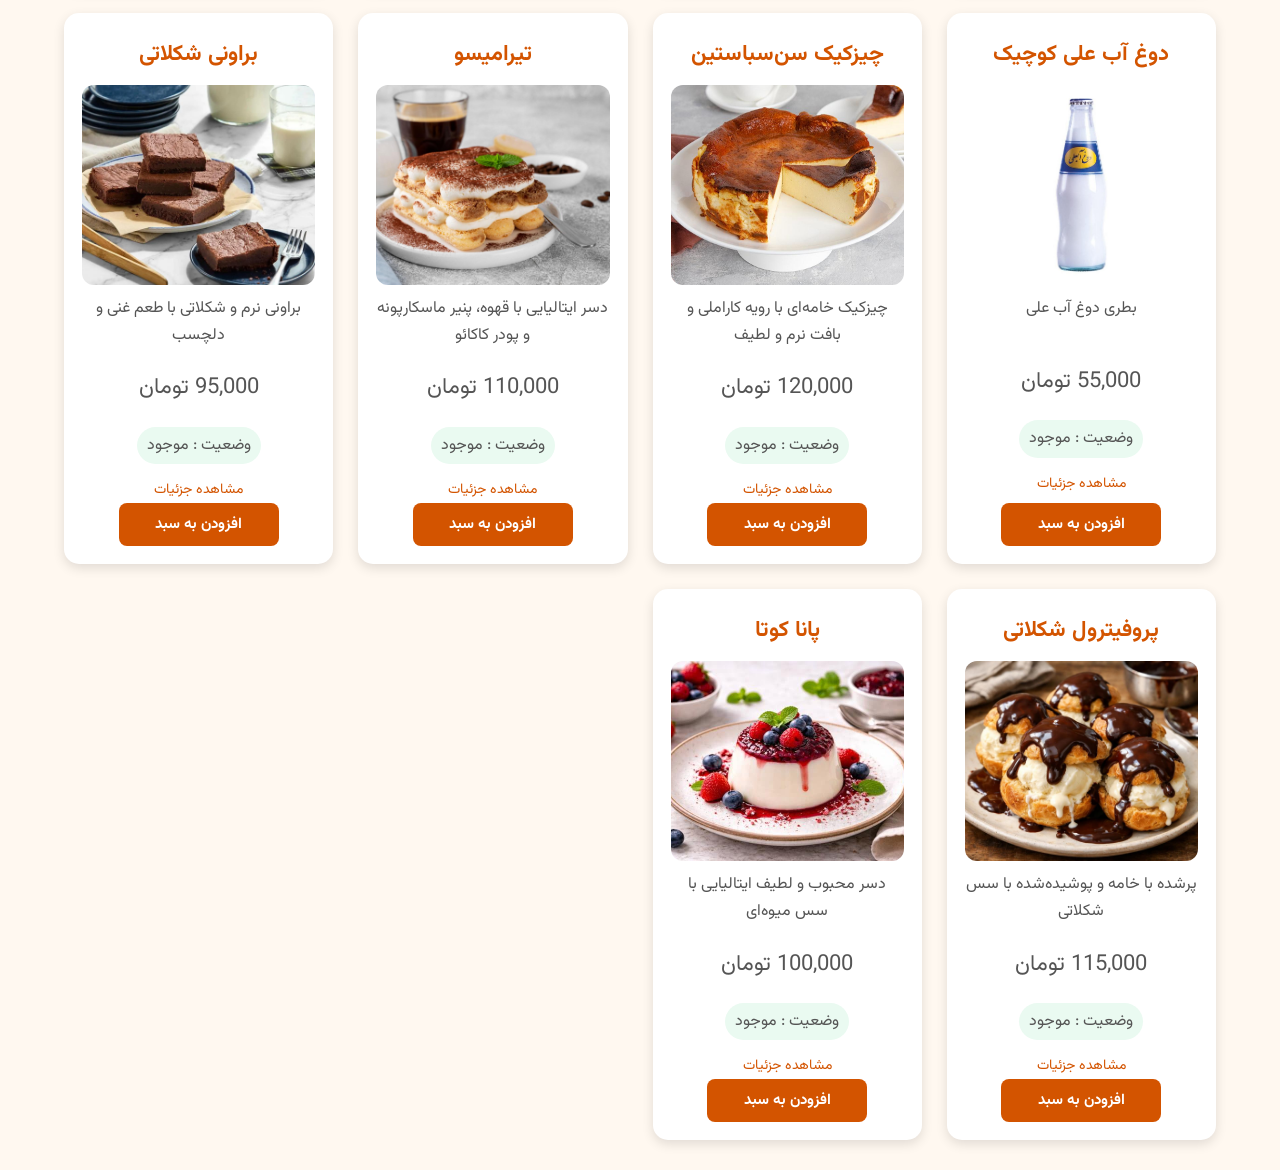
==== commit 583f3eb8: "Merge main into food-modal-raiting" ====
--- a/food_order-master/index.html
+++ b/food_order-master/index.html
@@ -1,603 +1,522 @@
-<!DOCTYPE html>
+<!doctype html>
 <html lang="fa" dir="rtl">
-<head>
+  <head>
     <title>سامانه سفارش غذای شرکت نسخه جدید</title>
-    <link rel="stylesheet" href="style-polished.css">
-</head>
-
-<body>
-<h1>سامانه سفارش غذای شرکت</h1>
-<nav>
-    <a href="index.html">صفحه اصلی</a>
-
-    <a href="cart.html">
+    <link rel="stylesheet" href="style-polished.css" />
+  </head>
+
+  <body>
+    <h1>سامانه سفارش غذای شرکت</h1>
+    <nav>
+      <a href="index.html">صفحه اصلی</a>
+
+      <a href="cart.html">
         سبد سفارش
         <span id="cart-count">0</span>
-    </a>
-
-    <a href="profile.html">پروفایل</a>
-
-    <a href="orders.html">تاریخچه سفارش‌ها</a>
-</nav>
-
-
-<h2>دسته‌بندی غذاها</h2>
-<div class="category-container">
-
-    <div class="category">
+      </a>
+
+      <a href="profile.html">پروفایل</a>
+
+      <a href="orders.html">تاریخچه سفارش‌ها</a>
+    </nav>
+
+    <h2>دسته‌بندی غذاها</h2>
+    <div class="category-container">
+      <div class="category">
         <span>🍽️</span>
         <p>همه دسته‌بندی‌ها</p>
-    </div>
-
-    <div class="category">
+      </div>
+
+      <div class="category">
         <span>🍚</span>
         <p>غذای ایرانی</p>
-    </div>
-
-    <div class="category">
+      </div>
+
+      <div class="category">
         <span>🍕</span>
         <p>فست فود</p>
-    </div>
-
-    <div class="category">
+      </div>
+
+      <div class="category">
         <span>🥤</span>
         <p>نوشیدنی</p>
-    </div>
-
-    <div class="category">
+      </div>
+
+      <div class="category">
         <span>🍰</span>
         <p>دسر</p>
+      </div>
     </div>
 
-</div>
-
-
-
-<div class="today-section">
-
-<h2 class="section-title">غذاهای امروز</h2>
-
-<p>غذاهای موجود امروز را مشاهده و غذای مورد نظر خود را انتخاب کنید.</p>
-
-<input
-    type="text"
-    id="search-input"
-    placeholder="...جستجو غذا">
-    
-<!-- منوی مرتب‌سازی قیمت غذاها -->
-<select id="sort-select">
-    <option value="default">ترتیب پیش‌فرض</option>
-    <option value="price-asc">ارزان‌ترین</option>
-    <option value="price-desc">گران‌ترین</option>
-</select>
-
-
-<div class="food-container">
-
-    <div class="food-card" 
-    data-id="kebab"
-    data-category="iranian"
-    data-price="180000">
-    <h3>چلوکباب</h3>
-    <img src="images/kebab.jpg" alt="تصویر چلوکباب">
-    <p>چلوکباب همراه با برنج و گوجه</p>
-    <p class="price">180,000 تومان</p>
-    <p class="available">وضعیت: موجود</p>
-    <a href="food-details.html?food=kebab" class="details-button">
-        مشاهده جزئیات
-    </a>
-    <button class="add-to-cart">
-       افزودن به سبد
-    </button>
-</div>
-
-<div class="food-card"  
-     data-id="chicken"
-     data-category="iranian"
-     data-price="150000">
-    <h3>جوجه کباب</h3>
-    <img src="images/chicken.jpg" alt="تصویر جوجه کباب">
-    <p>جوجه کباب همراه با برنج و گوجه</p>
-    <p class="price">150,000 تومان</p>
-    <p class="unavailable">وضعیت: ناموجود</p>
-    <a href="food-details.html?food=chicken" class="details-button">
-    مشاهده جزئیات
-    </a>
-    <button class="disabled-button">ناموجود</button>
-</div>
-
-<div class="food-card" 
-     data-id="ghorme"
-     data-category="iranian"
-     data-price="180000">
-    <h3>قورمه سبزی</h3>
-    <img src="images/ghormeh.jpg" alt="تصویر قورمه سبزی">
-    <p>قورمه سبزی همراه با برنج</p>
-    <p class="price">180,000 تومان</p>
-    <p class="unavailable">وضعیت: ناموجود</p>
-    <a href="food-details.html?food=ghormeh" class="details-button">
-    مشاهده جزئیات
-    </a>
-    <button class="disabled-button">ناموجود</button>
-</div>
-
-<div class="food-card" 
-     data-id="tahchin"
-     data-category="iranian"
-     data-price="350000">
-    <h3>ته چین</h3>
-    <img src="images/tahchin.jpg" alt="تصویر ته چین">
-    <p>ته چین مرغ</p>
-    <p class="price">350,000 تومان</p>
-    <p class="available">وضعیت : موجود</p>
-    <a href="food-details.html?food=tahchin" class="details-button">
-    مشاهده جزئیات
-    </a>
-    <button class="add-to-cart">افزودن به سبد </button>
-</div>
-
-<div class="food-card" 
-     data-id="zereshkpolo"
-     data-category="iranian"
-     data-price="450000">
-    <h3>زرشک پلو</h3>
-    <img src="images/zereshkpolo.jpg" alt="تصویر زرشک پلو">
-    <p>زرشک پلو مرغ</p>
-    <p class="price">450,000 تومان</p>
-    <p class="available">وضعیت : موجود</p>
-    <a href="food-details.html?food=zereshkpolo" class="details-button">
-    مشاهده جزئیات
-    </a>
-    <button class="add-to-cart">افزودن به سبد </button>
-</div>
-
-<div class="food-card" 
-     data-id="baghali"
-     data-category="iranian"
-     data-price="1150000">
-    <h3>باقالی پلو</h3>
-    <img src="images/baghali.jpg" alt="باقالی پلو">
-    <p>باقالی پلو با ماهیچه زعفرانی</p>
-    <p class="price">1,150,000 تومان</p>
-    <p class="available">وضعیت : موجود</p>
-    <a href="food-details.html?food=baghali" class="details-button">
-    مشاهده جزئیات
-    </a>
-    <button class="add-to-cart">افزودن به سبد</button>
-</div>
-
-<div class="food-card" 
-     data-id="gheyme"
-     data-category="iranian"
-     data-price="350000">
-     <h3>قیمه با برنج</h3>
-     <img src="images/gheyme.jpg" alt="عکس قیمه">
-     <p>خورشت قیمه با برنج تازه</p>
-     <p class="price">350,000 تومان</p>
-     <p class="available">وضعیت : موجود</p>
-     <a href="food-details.html?food=gheyme" class="details-button">
-     مشاهده جزئیات
-     </a>
-     <button class="add-to-cart">افزودن به سبد</button>
-</div>
-
-<div class="food-card"
-     data-id="fesenjan"
-     data-category="iranian"
-     data-price="190000">
-    <h3>فسنجان</h3>
-    <img src="images/fesenjan.jpg" alt="عکس فسنجان">
-    <p>خورشت فسنجان با مرغ مجلسی</p>
-    <p class="price">190,000 تومان</p>
-    <p class="available">وضعیت : موجود</p>
-    <a href="food-details.html?food=fesenjan" class="details-button">
-    مشاهده جزئیات
-    </a>
-    <button class="add-to-cart">افزودن به سبد</button>
-</div>
-
-<div class="food-card" 
-     data-id="abgoosht"
-     data-category="iranian"
-     data-price="170000">
-    <h3>آبگوشت</h3>
-    <img src="images/abgoosht.jpg" alt="عکس آبگوشت">
-    <p>آبگوشت سنتی ایرانی همراه با نان تازه</p>
-    <p class="price">170,000 تومان</p>
-    <p class="available">وضعیت : موجود</p>
-    <a href="food-details.html?food=abgoosht" class="details-button">
-    مشاهده جزئیات
-    </a>
-    <button class="add-to-cart">افزودن به سبد</button>
-</div>
-
-<div class="food-card" 
-     data-id="lobiapolo"
-     data-category="iranian"
-     data-price="150000">
-    <h3>لوبیا پلو</h3>
-    <img src="images/lobiapolo.jpg" alt="عکس لوبیا پلو">
-    <p>لوبیا پلو با برنج، لوبیا سبز و گوشت</p>
-    <p class="price">150,000 تومان</p>
-    <p class="available">وضعیت : موجود</p>
-    <a href="food-details.html?food=lobiapolo" class="details-button">
-    مشاهده جزئیات
-    </a>
-    <button class="add-to-cart">افزودن به سبد</button>
-</div>
-
-<div class="food-card" 
-     data-id="sabzipolomahi"
-     data-category="iranian"
-     data-price="220000">
-    <h3>سبزی پلو با ماهی</h3>
-    <img src="images/sabzipolomahi.jpg" alt="عکس سبزی پلو با ماهی">
-    <p>سبزی پلو همراه با ماهی سرخ‌شده</p>
-    <p class="price">220,000 تومان</p>
-    <p class="unavailable">وضعیت : ناموجود</p>
-    <a href="food-details.html?food=sabzipolomahi" class="details-button">
-    مشاهده جزئیات
-    </a>
-    <button class="disabled-button">ناموجود</button>
-</div>
-
-<div class="food-card" 
-     data-id="kalepache"
-     data-category="iranian"
-     data-price="2000000">
-    <h3>کله پاچه</h3>
-    <img src="images/kalepache.jpg" alt="عکس کله پاچه">
-    <p>ست کامل کله پاچه با نون سنگک</p>
-    <p class="price">2,000,000 تومان</p>
-    <p class="available">وضعیت : موجود</p>
-    <a href="food-details.html?food=kalepache" class="details-button">
-    مشاهده جزئیات
-    </a>
-    <button class="add-to-cart">افزودن به سبد</button>
-</div>
-
-<div class="food-card" 
-     data-id="pizza"
-     data-category="fastfood"
-     data-price="540000">
-    <h3>پیتزا</h3>
-    <img src="images/pizza.jpg" alt="تصویر پیتزا">
-    <p>پیتزا مخلوط</p>
-    <p class="price">540,000 تومان</p>
-    <p class="available">وضعیت : موجود</p>
-    <a href="food-details.html?food=pizza" class="details-button">
-    مشاهده جزئیات
-    </a>
-    <button class="add-to-cart">
-    افزودن به سبد
-    </button>
-</div> 
-
-<div class="food-card"
-     data-id="chikstrag"
-     data-category="fastfood"
-     data-price="850000">
-    <h3>چیکن استراگنف</h3>
-    <img src="images/chikstrag.jpg" alt="تصویر چیکن استراگنف">
-    <p>چیکن استراگنف با سیب زمینی</p>
-    <p class="price">850,000 تومان</p>
-    <p class="available">وضعیت : موجود</p>
-    <a href="food-details.html?food=chikstrag" class="details-button">
-    مشاهده جزئیات
-    </a>
-    <button class="add-to-cart">افزودن به سبد</button>
-</div>
-
-<div class="food-card" 
-     data-id="mashroomb"
-     data-category="fastfood"
-     data-price="677000">
-    <h3>ماشروم برگر</h3>
-    <img src="images/mashroomb.jpg" alt="تصویر ماشروم برگر">
-    <p>ماشروم برگر با گوشت گوساله</p>
-    <p class="price">677,000 تومان</p>
-    <P class="available">وضعیت : موجود</P>
-    <a href="food-details.html?food=mashroomb" class="details-button">
-    مشاهده جزئیات
-    </a>
-    <button class="add-to-cart">افزودن به سبد</button>
-</div>
-
-<div class="food-card" 
-     data-id="kababtorki"
-     data-category="fastfood"
-     data-price="940000">
-    <h3>کباب ترکی</h3>
-    <img src="images/kababtorki.jpg" alt="کباب ترکی">
-    <p>یک پرس کباب دونر</p>
-    <p class="price">940,000 تومان</p>
-    <p class="available">وضعیت : موجود</p>
-    <a href="food-details.html?food=kababtorki" class="details-button">
-    مشاهده جزئیات
-    </a>
-    <button class="add-to-cart">افزودن به سبد</button>
-</div>
-
-<div class="food-card" 
-     data-id="shaver"
-     data-category="fastfood"
-     data-price="485000">
-    <h3>شاورما لبنانی</h3>
-    <img src="images/shaver.jpg" alt="شاورما">
-    <p>شاورما میکس بزرگ(دو نون)</p>
-    <p class="price">485,000 تومان</p>
-    <p class="available">وضعیت : موجود</p>
-    <a href="food-details.html?food=shaver" class="details-button">
-    مشاهده جزئیات
-    </a>
-    <button class="add-to-cart">ازودن به سبد</button>
-</div>
-
-<div class="food-card" 
-     data-id="sandwichfile"
-     data-category="fastfood"
-     data-price="355">
-    <h3>ساندویچ فیله مرغ</h3>
-    <img src="images/sandwichfile.jpg" alt="عکس ساندویچ فیله مرغ">
-    <p>ساندویچ فیله ۳۵۰ گرمی</p>
-    <p class="price">355,000 تومان</p>
-    <p class="available">وضعیت : موجود</p>
-    <a href="food-details.html?food=sandwichfile" class="details-button">
-    مشاهده جزئیات
-    </a>
-    <button class="add-to-cart">افزودن به سبد</button>
-</div>
-
-<div class="food-card" 
-     data-id="bandari"
-     data-category="fastfood"
-     data-price="120000">
-    <h3>ساندویچ بندری</h3>
-    <img src="images/bandari.jpg" alt="عکس ساندویچ بندری">
-    <p>ساندویچ بندری تند با سوسیس و پیاز</p>
-    <p class="price">120,000 تومان</p>
-    <p class="available">وضعیت : موجود</p>
-    <a href="food-details.html?food=bandari" class="details-button">
-    مشاهده جزئیات
-    </a>
-    <button class="add-to-cart">افزودن به سبد</button>
-</div>
-
-<div class="food-card" 
-     data-id="hotdog"
-     data-category="fastfood"
-     data-price="140000">
-    <h3>هات‌داگ</h3>
-    <img src="images/hotdog.jpg" alt="عکس هات‌داگ">
-    <p>هات‌داگ با نان تازه و سس مخصوص</p>
-    <p class="price">140,000 تومان</p>
-    <p class="unavailable">وضعیت : ناموجود</p>
-    <a href="food-details.html?food=hotdog" class="details-button">
-    مشاهده جزئیات
-    </a>
-    <button class="disabled-button">ناموجود</button>
-</div>
-
-<div class="food-card" 
-     data-id="cheeseburger"
-     data-category="fastfood"
-     data-price="180000">
-    <h3>چیزبرگر</h3>
-    <img src="images/cheeseburger.jpg" alt="عکس چیزبرگر">
-    <p>چیزبرگر با گوشت گوساله و پنیر</p>
-    <p class="price">180,000 تومان</p>
-    <p class="available">وضعیت : موجود</p>
-    <a href="food-details.html?food=cheeseburger" class="details-button">
-    مشاهده جزئیات
-    </a>
-    <button class="add-to-cart">افزودن به سبد</button>
-</div>
-
-<div class="food-card"
-     data-id="lasagna"
-     data-category="fastfood"
-     data-price="190000">
-    <h3>لازانیا</h3>
-    <img src="images/lasagna.jpg" alt="عکس لازانیا">
-    <p>لازانیا با گوشت، سس مخصوص و پنیر</p>
-    <p class="price">190,000 تومان</p>
-    <p class="unavailable">وضعیت : ناموجود</p>
-    <a href="food-details.html?food=lasagna" class="details-button">
-    مشاهده جزئیات
-    </a>
-    <button class="disabled-button">ناموجود</button>
-</div>
-
-<div class="food-card"
-     data-id="friedchicken"
-     data-category="fastfood"
-     data-price="200000">
-    <h3>فیله سوخاری</h3>
-    <img src="images/fried-chicken.jpg" alt="عکس فیله سوخاری">
-    <p>فیله سوخاری ترد با سس مخصوص</p>
-    <p class="price">200,000 تومان</p>
-    <p class="available">وضعیت : موجود</p>
-    <a href="food-details.html?food=friedchicken" class="details-button">
-    مشاهده جزئیات
-    </a>
-    <button class="add-to-cart">افزودن به سبد</button>
-</div>
-
-<!-- =========================
+    <div class="today-section">
+      <h2 class="section-title">غذاهای امروز</h2>
+
+      <p>غذاهای موجود امروز را مشاهده و غذای مورد نظر خود را انتخاب کنید.</p>
+
+      <input type="text" id="search-input" placeholder="...جستجو غذا" />
+
+      <!-- منوی مرتب‌سازی قیمت غذاها -->
+      <select id="sort-select">
+        <option value="default">ترتیب پیش‌فرض</option>
+        <option value="price-asc">ارزان‌ترین</option>
+        <option value="price-desc">گران‌ترین</option>
+      </select>
+
+      <div class="food-container">
+        <div class="food-card" data-id="kebab" data-category="iranian" data-price="180000">
+          <h3>چلوکباب</h3>
+          <img src="images/kebab.jpg" alt="تصویر چلوکباب" />
+          <p>چلوکباب همراه با برنج و گوجه</p>
+          <p class="price">180,000 تومان</p>
+          <p class="available">وضعیت: موجود</p>
+          <a href="food-details.html?food=kebab" class="details-button">
+            مشاهده جزئیات
+          </a>
+          <button class="add-to-cart">افزودن به سبد</button>
+        </div>
+
+        <div class="food-card" data-id="chicken" data-category="iranian" data-price="150000">
+          <h3>جوجه کباب</h3>
+          <img src="images/chicken.jpg" alt="تصویر جوجه کباب" />
+          <p>جوجه کباب همراه با برنج و گوجه</p>
+          <p class="price">150,000 تومان</p>
+          <p class="unavailable">وضعیت: ناموجود</p>
+          <a href="food-details.html?food=chicken" class="details-button">
+            مشاهده جزئیات
+          </a>
+          <button class="disabled-button">ناموجود</button>
+        </div>
+
+        <div class="food-card" data-id="ghormeh" data-category="iranian" data-price="180000">
+          <h3>قورمه سبزی</h3>
+          <img src="images/ghormeh.jpg" alt="تصویر قورمه سبزی" />
+          <p>قورمه سبزی همراه با برنج</p>
+          <p class="price">180,000 تومان</p>
+          <p class="unavailable">وضعیت: ناموجود</p>
+          <a href="food-details.html?food=ghormeh" class="details-button">
+            مشاهده جزئیات
+          </a>
+          <button class="disabled-button">ناموجود</button>
+        </div>
+
+        <div class="food-card" data-id="tahchin" data-category="iranian" data-price="350000">
+          <h3>ته چین</h3>
+          <img src="images/tahchin.jpg" alt="تصویر ته چین" />
+          <p>ته چین مرغ</p>
+          <p class="price">350,000 تومان</p>
+          <p class="available">وضعیت : موجود</p>
+          <a href="food-details.html?food=tahchin" class="details-button">
+            مشاهده جزئیات
+          </a>
+          <button class="add-to-cart">افزودن به سبد</button>
+        </div>
+
+        <div class="food-card" data-id="zereshkpolo" data-category="iranian" data-price="450000">
+          <h3>زرشک پلو</h3>
+          <img src="images/zereshkpolo.jpg" alt="تصویر زرشک پلو" />
+          <p>زرشک پلو مرغ</p>
+          <p class="price">450,000 تومان</p>
+          <p class="available">وضعیت : موجود</p>
+          <a href="food-details.html?food=zereshkpolo" class="details-button">
+            مشاهده جزئیات
+          </a>
+          <button class="add-to-cart">افزودن به سبد</button>
+        </div>
+
+        <div class="food-card" data-id="baghali" data-category="iranian" data-price="1150000">
+          <h3>باقالی پلو</h3>
+          <img src="images/baghali.jpg" alt="باقالی پلو" />
+          <p>باقالی پلو با ماهیچه زعفرانی</p>
+          <p class="price">1,150,000 تومان</p>
+          <p class="available">وضعیت : موجود</p>
+          <a href="food-details.html?food=baghali" class="details-button">
+            مشاهده جزئیات
+          </a>
+          <button class="add-to-cart">افزودن به سبد</button>
+        </div>
+
+        <div class="food-card" data-id="gheyme" data-category="iranian" data-price="350000">
+          <h3>قیمه با برنج</h3>
+          <img src="images/gheyme.jpg" alt="عکس قیمه" />
+          <p>خورشت قیمه با برنج تازه</p>
+          <p class="price">350,000 تومان</p>
+          <p class="available">وضعیت : موجود</p>
+          <a href="food-details.html?food=gheyme" class="details-button">
+            مشاهده جزئیات
+          </a>
+          <button class="add-to-cart">افزودن به سبد</button>
+        </div>
+
+        <div class="food-card" data-id="fesenjan" data-category="iranian" data-price="190000">
+          <h3>فسنجان</h3>
+          <img src="images/fesenjan.jpg" alt="عکس فسنجان" />
+          <p>خورشت فسنجان با مرغ مجلسی</p>
+          <p class="price">190,000 تومان</p>
+          <p class="available">وضعیت : موجود</p>
+          <a href="food-details.html?food=fesenjan" class="details-button">
+            مشاهده جزئیات
+          </a>
+          <button class="add-to-cart">افزودن به سبد</button>
+        </div>
+
+        <div class="food-card" data-id="abgoosht" data-category="iranian" data-price="170000">
+          <h3>آبگوشت</h3>
+          <img src="images/abgoosht.jpg" alt="عکس آبگوشت" />
+          <p>آبگوشت سنتی ایرانی همراه با نان تازه</p>
+          <p class="price">170,000 تومان</p>
+          <p class="available">وضعیت : موجود</p>
+          <a href="food-details.html?food=abgoosht" class="details-button">
+            مشاهده جزئیات
+          </a>
+          <button class="add-to-cart">افزودن به سبد</button>
+        </div>
+
+        <div class="food-card" data-id="lobiapolo" data-category="iranian" data-price="150000">
+          <h3>لوبیا پلو</h3>
+          <img src="images/lobiapolo.jpg" alt="عکس لوبیا پلو" />
+          <p>لوبیا پلو با برنج، لوبیا سبز و گوشت</p>
+          <p class="price">150,000 تومان</p>
+          <p class="available">وضعیت : موجود</p>
+          <a href="food-details.html?food=lobiapolo" class="details-button">
+            مشاهده جزئیات
+          </a>
+          <button class="add-to-cart">افزودن به سبد</button>
+        </div>
+
+        <div class="food-card" data-id="sabzipolomahi" data-category="iranian" data-price="220000">
+          <h3>سبزی پلو با ماهی</h3>
+          <img src="images/sabzipolomahi.jpg" alt="عکس سبزی پلو با ماهی" />
+          <p>سبزی پلو همراه با ماهی سرخ‌شده</p>
+          <p class="price">220,000 تومان</p>
+          <p class="unavailable">وضعیت : ناموجود</p>
+          <a href="food-details.html?food=sabzipolomahi" class="details-button">
+            مشاهده جزئیات
+          </a>
+          <button class="disabled-button">ناموجود</button>
+        </div>
+
+        <div class="food-card" data-id="kalepache" data-category="iranian" data-price="2000000">
+          <h3>کله پاچه</h3>
+          <img src="images/kalepache.jpg" alt="عکس کله پاچه" />
+          <p>ست کامل کله پاچه با نون سنگک</p>
+          <p class="price">2,000,000 تومان</p>
+          <p class="available">وضعیت : موجود</p>
+          <a href="food-details.html?food=kalepache" class="details-button">
+            مشاهده جزئیات
+          </a>
+          <button class="add-to-cart">افزودن به سبد</button>
+        </div>
+
+        <div class="food-card" data-id="pizza" data-category="fastfood" data-price="540000">
+          <h3>پیتزا</h3>
+          <img src="images/pizza.jpg" alt="تصویر پیتزا" />
+          <p>پیتزا مخلوط</p>
+          <p class="price">540,000 تومان</p>
+          <p class="available">وضعیت : موجود</p>
+          <a href="food-details.html?food=pizza" class="details-button">
+            مشاهده جزئیات
+          </a>
+          <button class="add-to-cart">افزودن به سبد</button>
+        </div>
+
+        <div class="food-card" data-id="chikstrag" data-category="fastfood" data-price="850000">
+          <h3>چیکن استراگنف</h3>
+          <img src="images/chikstrag.jpg" alt="تصویر چیکن استراگنف" />
+          <p>چیکن استراگنف با سیب زمینی</p>
+          <p class="price">850,000 تومان</p>
+          <p class="available">وضعیت : موجود</p>
+          <a href="food-details.html?food=chikstrag" class="details-button">
+            مشاهده جزئیات
+          </a>
+          <button class="add-to-cart">افزودن به سبد</button>
+        </div>
+
+        <div class="food-card" data-id="mashroomb" data-category="fastfood" data-price="677000">
+          <h3>ماشروم برگر</h3>
+          <img src="images/mashroomb.jpg" alt="تصویر ماشروم برگر" />
+          <p>ماشروم برگر با گوشت گوساله</p>
+          <p class="price">677,000 تومان</p>
+          <p class="available">وضعیت : موجود</p>
+          <a href="food-details.html?food=mashroomb" class="details-button">
+            مشاهده جزئیات
+          </a>
+          <button class="add-to-cart">افزودن به سبد</button>
+        </div>
+
+        <div class="food-card" data-id="kababtorki" data-category="fastfood" data-price="940000">
+          <h3>کباب ترکی</h3>
+          <img src="images/kababtorki.jpg" alt="کباب ترکی" />
+          <p>یک پرس کباب دونر</p>
+          <p class="price">940,000 تومان</p>
+          <p class="available">وضعیت : موجود</p>
+          <a href="food-details.html?food=kababtorki" class="details-button">
+            مشاهده جزئیات
+          </a>
+          <button class="add-to-cart">افزودن به سبد</button>
+        </div>
+
+        <div class="food-card" data-id="shaver" data-category="fastfood" data-price="485000">
+          <h3>شاورما لبنانی</h3>
+          <img src="images/shaver.jpg" alt="شاورما" />
+          <p>شاورما میکس بزرگ(دو نون)</p>
+          <p class="price">485,000 تومان</p>
+          <p class="available">وضعیت : موجود</p>
+          <a href="food-details.html?food=shaver" class="details-button">
+            مشاهده جزئیات
+          </a>
+          <button class="add-to-cart">ازودن به سبد</button>
+        </div>
+
+        <div class="food-card" data-id="sandwichfile" data-category="fastfood" data-price="355000">
+          <h3>ساندویچ فیله مرغ</h3>
+          <img src="images/sandwichfile.jpg" alt="عکس ساندویچ فیله مرغ" />
+          <p>ساندویچ فیله ۳۵۰ گرمی</p>
+          <p class="price">355,000 تومان</p>
+          <p class="available">وضعیت : موجود</p>
+          <a href="food-details.html?food=sandwichfile" class="details-button">
+            مشاهده جزئیات
+          </a>
+          <button class="add-to-cart">افزودن به سبد</button>
+        </div>
+
+        <div class="food-card" data-id="bandari" data-category="fastfood" data-price="120000">
+          <h3>ساندویچ بندری</h3>
+          <img src="images/bandari.jpg" alt="عکس ساندویچ بندری" />
+          <p>ساندویچ بندری تند با سوسیس و پیاز</p>
+          <p class="price">120,000 تومان</p>
+          <p class="available">وضعیت : موجود</p>
+          <a href="food-details.html?food=bandari" class="details-button">
+            مشاهده جزئیات
+          </a>
+          <button class="add-to-cart">افزودن به سبد</button>
+        </div>
+
+        <div class="food-card" data-id="hotdog" data-category="fastfood" data-price="140000">
+          <h3>هات‌داگ</h3>
+          <img src="images/hotdog.jpg" alt="عکس هات‌داگ" />
+          <p>هات‌داگ با نان تازه و سس مخصوص</p>
+          <p class="price">140,000 تومان</p>
+          <p class="unavailable">وضعیت : ناموجود</p>
+          <a href="food-details.html?food=hotdog" class="details-button">
+            مشاهده جزئیات
+          </a>
+          <button class="disabled-button">ناموجود</button>
+        </div>
+
+        <div class="food-card" data-id="cheeseburger" data-category="fastfood" data-price="180000">
+          <h3>چیزبرگر</h3>
+          <img src="images/cheeseburger.jpg" alt="عکس چیزبرگر" />
+          <p>چیزبرگر با گوشت گوساله و پنیر</p>
+          <p class="price">180,000 تومان</p>
+          <p class="available">وضعیت : موجود</p>
+          <a href="food-details.html?food=cheeseburger" class="details-button">
+            مشاهده جزئیات
+          </a>
+          <button class="add-to-cart">افزودن به سبد</button>
+        </div>
+
+        <div class="food-card" data-id="lasagna" data-category="fastfood" data-price="190000">
+          <h3>لازانیا</h3>
+          <img src="images/lasagna.jpg" alt="عکس لازانیا" />
+          <p>لازانیا با گوشت، سس مخصوص و پنیر</p>
+          <p class="price">190,000 تومان</p>
+          <p class="unavailable">وضعیت : ناموجود</p>
+          <a href="food-details.html?food=lasagna" class="details-button">
+            مشاهده جزئیات
+          </a>
+          <button class="disabled-button">ناموجود</button>
+        </div>
+
+        <div class="food-card" data-id="friedchicken" data-category="fastfood" data-price="200000">
+          <h3>فیله سوخاری</h3>
+          <img src="images/fried-chicken.jpg" alt="عکس فیله سوخاری" />
+          <p>فیله سوخاری ترد با سس مخصوص</p>
+          <p class="price">200,000 تومان</p>
+          <p class="available">وضعیت : موجود</p>
+          <a href="food-details.html?food=friedchicken" class="details-button">
+            مشاهده جزئیات
+          </a>
+          <button class="add-to-cart">افزودن به سبد</button>
+        </div>
+
+        <!-- =========================
      نوشیدنی ها
      ========================= -->
 
-<div class="food-card" 
-     data-id="water"
-     data-category="drink"
-     data-price="20000">
-    <h3>آب معدنی</h3>
-    <img src="images/water.jpg" alt="عکس آب معدنی" class="bottle-image">
-    <p>آب معدنی خنک</p>
-    <p class="price">20,000 تومان</p>
-    <p class="available">وضعیت : موجود</p>
-    <a href="food-details.html?food=water" class="details-button">
-    مشاهده جزئیات
-    </a>
-    <button class="add-to-cart">افزودن به سبد</button>
-</div>
-
-<div class="food-card"
-     data-id="fanta"
-     data-category="drink"
-     data-price="40000">
-    <h3>نوشابه فانتا کوچک</h3>
-    <img src="images/fanta.jpg" alt="عکس فانتا" class="bottle-image">
-    <p>نوشابه فانتا کوچک</p>
-    <p class="price">40,000 تومان</p>
-    <p class="available">وضعیت : موجود</p>
-    <a href="food-details.html?food=fanta" class="details-button">
-    مشاهده جزئیات
-    </a>
-    <button class="add-to-cart">افزودن به سبد</button>
-</div>
-
-<div class="food-card"
-     data-id="cocacola"
-     data-category="drink"
-     data-price="40000">
-    <h3>کوکاکولا کوچک</h3>
-    <img src="images/coca-cola.jpg" alt="عکس کوکاکولا کوچک">
-    <p>نوشابه کوکاکولا کوچک</p>
-    <p class="price">40,000 تومان</p>
-    <p class="available">وضعیت : موجود</p>
-    <a href="food-details.html?food=cocacola" class="details-button">
-    مشاهده جزئیات
-    </a>
-    <button class="add-to-cart">افزودن به سبد</button>
-</div>
-
-<div class="food-card"
-     data-id="pepsi"
-     data-category="drink"
-     data-price="40000">
-    <h3>پپسی کوچک</h3>
-    <img src="images/pepsi.jpg" alt="عکس پپسی کوچک">
-    <p>نوشابه پپسی کوچک</p>
-    <p class="price">40,000 تومان</p>
-    <p class="unavailable">وضعیت : ناموجود</p>
-    <a href="food-details.html?food=pepsi" class="details-button">
-    مشاهده جزئیات
-    </a>
-    <button class="disabled-button">ناموجود</button>
-</div>
-
-<div class="food-card"
-     data-id="malt"
-     data-category="drink"
-     data-price="50000">
-    <h3>ماءالشعیر</h3>
-    <img src="images/malt-beverage.jpg" alt="عکس ماءالشعیر" class="bottle-image">
-    <p>ماءالشعیر دلستر با طعم لیمو</p>
-    <p class="price">50,000 تومان</p>
-    <p class="available">وضعیت : موجود</p>
-    <a href="food-details.html?food=malt" class="details-button">
-    مشاهده جزئیات
-    </a>
-    <button class="add-to-cart">افزودن به سبد</button>
-</div>
-
-<div class="food-card"
-     data-id="abali"
-     data-category="drink"
-     data-price="55000">
-    <h3>دوغ آب علی کوچیک</h3>
-    <img src="images/abali.jpg" alt="عکس دوغ آب علی">
-    <p>بطری دوغ آب علی</p>
-    <p class="price">55,000 تومان</p>
-    <p class="available">وضعیت‌ : موجود</p>
-    <a href="food-details.html?food=abali" class="details-button">
-    مشاهده جزئیات
-    </a>
-    <button class="add-to-cart">افزودن به سبد</button>
-</div>
-
-<div class="food-card" 
-     data-id="sansebastian"
-     data-category="dessert"
-     data-price="120000">
-    <h3>چیزکیک سن‌سباستین</h3>
-    <img src="images/san-sebastian-cheesecake.jpg" alt="عکس چیزکیک سن‌سباستین">
-    <p>چیزکیک خامه‌ای با رویه کاراملی و بافت نرم و لطیف</p>
-    <p class="price">120,000 تومان</p>
-    <p class="available">وضعیت : موجود</p>
-    <a href="food-details.html?food=sansebastian" class="details-button">
-    مشاهده جزئیات
-    </a>
-    <button class="add-to-cart">افزودن به سبد</button>
-</div>
-
-<div class="food-card" 
-     data-id="tiramisu"
-     data-category="dessert"
-     data-price="110000">
-    <h3>تیرامیسو</h3>
-    <img src="images/tiramisu.jpg" alt="عکس تیرامیسو">
-    <p>دسر ایتالیایی با قهوه، پنیر ماسکارپونه و پودر کاکائو</p>
-    <p class="price">110,000 تومان</p>
-    <p class="available">وضعیت : موجود</p>
-    <a href="food-details.html?food=tiramisu" class="details-button">
-    مشاهده جزئیات
-    </a>
-    <button class="add-to-cart">افزودن به سبد</button>
-</div>
-
-<div class="food-card"
-     data-id="brownie"
-     data-category="dessert"
-     data-price="95000">
-    <h3>براونی شکلاتی</h3>
-    <img src="images/chocolate-brownie.jpg" alt="عکس براونی شکلاتی">
-    <p>براونی نرم و شکلاتی با طعم غنی و دلچسب</p>
-    <p class="price">95,000 تومان</p>
-    <p class="available">وضعیت : موجود</p>
-    <a href="food-details.html?food=brownie" class="details-button">
-    مشاهده جزئیات
-    </a>
-    <button class="add-to-cart">افزودن به سبد</button>
-</div>
-
-<div class="food-card"
-     data-id="profiteroles"
-     data-category="dessert"
-     data-price="115000">
-    <h3>پروفیترول شکلاتی</h3>
-    <img src="images/chocolate-profiteroles.jpg" alt="عکس پروفیترول شکلاتی">
-    <p>پرشده با خامه و پوشیده‌شده با سس شکلاتی</p>
-    <p class="price">115,000 تومان</p>
-    <p class="available">وضعیت : موجود</p>
-    <a href="food-details.html?food=profiteroles" class="details-button">
-    مشاهده جزئیات
-    </a>
-    <button class="add-to-cart">افزودن به سبد</button>
-</div>
-
-<div class="food-card"
-     data-id="pannacotta"
-     data-category="dessert"
-     data-price="100000">
-    <h3>پانا کوتا</h3>
-    <img src="images/panna-cotta.jpg" alt="عکس پانا کوتا">
-    <p>دسر محبوب و لطیف ایتالیایی با سس میوه‌ای</p>
-    <p class="price">100,000 تومان</p>
-    <p class="available">وضعیت : موجود</p>
-    <a href="food-details.html?food=pannacotta" class="details-button">
-    مشاهده جزئیات
-    </a>
-    <button class="add-to-cart">افزودن به سبد</button>
-</div>
-
-
-
-</div>
-</div>
-
+        <div class="food-card" data-id="water" data-category="drink" data-price="20000">
+          <h3>آب معدنی</h3>
+          <img src="images/water.jpg" alt="عکس آب معدنی" class="bottle-image" />
+          <p>آب معدنی خنک</p>
+          <p class="price">20,000 تومان</p>
+          <p class="available">وضعیت : موجود</p>
+          <a href="food-details.html?food=water" class="details-button">
+            مشاهده جزئیات
+          </a>
+          <button class="add-to-cart">افزودن به سبد</button>
+        </div>
+
+        <div class="food-card" data-id="fanta" data-category="drink" data-price="40000">
+          <h3>نوشابه فانتا کوچک</h3>
+          <img src="images/fanta.jpg" alt="عکس فانتا" class="bottle-image" />
+          <p>نوشابه فانتا کوچک</p>
+          <p class="price">40,000 تومان</p>
+          <p class="available">وضعیت : موجود</p>
+          <a href="food-details.html?food=fanta" class="details-button">
+            مشاهده جزئیات
+          </a>
+          <button class="add-to-cart">افزودن به سبد</button>
+        </div>
+        <div class="food-card" data-id="cocacola" data-category="drink" data-price="40000">
+          <h3>کوکاکولا کوچک</h3>
+          <img src="images/coca-cola.jpg" alt="عکس کوکاکولا کوچک" />
+          <p>نوشابه کوکاکولا کوچک</p>
+          <p class="price">40,000 تومان</p>
+          <p class="available">وضعیت : موجود</p>
+          <a href="food-details.html?food=cocacola" class="details-button">
+            مشاهده جزئیات
+          </a>
+          <button class="add-to-cart">افزودن به سبد</button>
+        </div>
+
+        <div class="food-card" data-id="pepsi" data-category="drink" data-price="40000">
+          <h3>پپسی کوچک</h3>
+          <img src="images/pepsi.jpg" alt="عکس پپسی کوچک" />
+          <p>نوشابه پپسی کوچک</p>
+          <p class="price">40,000 تومان</p>
+          <p class="unavailable">وضعیت : ناموجود</p>
+          <a href="food-details.html?food=pepsi" class="details-button">
+            مشاهده جزئیات
+          </a>
+          <button class="disabled-button">ناموجود</button>
+        </div>
+
+        <div class="food-card" data-id="malt" data-category="drink" data-price="50000">
+          <h3>ماءالشعیر</h3>
+          <img
+            src="images/malt-beverage.jpg"
+            alt="عکس ماءالشعیر"
+            class="bottle-image"
+          />
+          <p>ماءالشعیر دلستر با طعم لیمو</p>
+          <p class="price">50,000 تومان</p>
+          <p class="available">وضعیت : موجود</p>
+          <a href="food-details.html?food=malt" class="details-button">
+            مشاهده جزئیات
+          </a>
+          <button class="add-to-cart">افزودن به سبد</button>
+        </div>
+
+        <div class="food-card" data-id="abali" data-category="drink" data-price="55000">
+          <h3>دوغ آب علی کوچیک</h3>
+          <img src="images/abali.jpg" alt="عکس دوغ آب علی" />
+          <p>بطری دوغ آب علی</p>
+          <p class="price">55,000 تومان</p>
+          <p class="available">وضعیت‌ : موجود</p>
+          <a href="food-details.html?food=abali" class="details-button">
+            مشاهده جزئیات
+          </a>
+          <button class="add-to-cart">افزودن به سبد</button>
+        </div>
+
+        <div class="food-card" data-id="sansebastian" data-category="dessert" data-price="120000">
+          <h3>چیزکیک سن‌سباستین</h3>
+          <img
+            src="images/san-sebastian-cheesecake.jpg"
+            alt="عکس چیزکیک سن‌سباستین"
+          />
+          <p>چیزکیک خامه‌ای با رویه کاراملی و بافت نرم و لطیف</p>
+          <p class="price">120,000 تومان</p>
+          <p class="available">وضعیت : موجود</p>
+          <a href="food-details.html?food=sansebastian" class="details-button">
+            مشاهده جزئیات
+          </a>
+          <button class="add-to-cart">افزودن به سبد</button>
+        </div>
+
+        <div class="food-card" data-id="tiramisu" data-category="dessert" data-price="110000">
+          <h3>تیرامیسو</h3>
+          <img src="images/tiramisu.jpg" alt="عکس تیرامیسو" />
+          <p>دسر ایتالیایی با قهوه، پنیر ماسکارپونه و پودر کاکائو</p>
+          <p class="price">110,000 تومان</p>
+          <p class="available">وضعیت : موجود</p>
+          <a href="food-details.html?food=tiramisu" class="details-button">
+            مشاهده جزئیات
+          </a>
+          <button class="add-to-cart">افزودن به سبد</button>
+        </div>
+
+        <div class="food-card" data-id="brownie" data-category="dessert" data-price="95000">
+          <h3>براونی شکلاتی</h3>
+          <img src="images/chocolate-brownie.jpg" alt="عکس براونی شکلاتی" />
+          <p>براونی نرم و شکلاتی با طعم غنی و دلچسب</p>
+          <p class="price">95,000 تومان</p>
+          <p class="available">وضعیت : موجود</p>
+          <a href="food-details.html?food=brownie" class="details-button">
+            مشاهده جزئیات
+          </a>
+          <button class="add-to-cart">افزودن به سبد</button>
+        </div>
+
+        <div class="food-card" data-id="profiteroles" data-category="dessert" data-price="115000">
+          <h3>پروفیترول شکلاتی</h3>
+          <img
+            src="images/chocolate-profiteroles.jpg"
+            alt="عکس پروفیترول شکلاتی"
+          />
+          <p>پرشده با خامه و پوشیده‌شده با سس شکلاتی</p>
+          <p class="price">115,000 تومان</p>
+          <p class="available">وضعیت : موجود</p>
+          <a href="food-details.html?food=profiteroles" class="details-button">
+            مشاهده جزئیات
+          </a>
+          <button class="add-to-cart">افزودن به سبد</button>
+        </div>
+
+        <div class="food-card" data-id="pannacotta" data-category="dessert" data-price="100000">
+          <h3>پانا کوتا</h3>
+          <img src="images/panna-cotta.jpg" alt="عکس پانا کوتا" />
+          <p>دسر محبوب و لطیف ایتالیایی با سس میوه‌ای</p>
+          <p class="price">100,000 تومان</p>
+          <p class="available">وضعیت : موجود</p>
+          <a href="food-details.html?food=pannacotta" class="details-button">
+            مشاهده جزئیات
+          </a>
+          <button class="add-to-cart">افزودن به سبد</button>
+        </div>
+      </div>
+    </div>
+    <!-- مودال جزئیات غذا -->
+    <div id="food-modal" class="food-modal">
+      <div class="food-modal-content">
+        <button id="close-food-modal" type="button" aria-label="بستن">×</button>
+        <img id="modal-food-image" src="" alt="" />
+        <h2 id="modal-food-name"></h2>
+        <p id="modal-food-description"></p>
+        <p id="modal-food-price"></p>
+        <div class="food-rating">
+          <h3>به این غذا امتیاز بده:</h3>
+          <div id="modal-star-rating" aria-label="امتیاز غذا">
+            <button type="button" class="modal-rating-star" data-rating="1">
+              ★
+            </button>
+            <button type="button" class="modal-rating-star" data-rating="2">
+              ★
+            </button>
+            <button type="button" class="modal-rating-star" data-rating="3">
+              ★
+            </button>
+            <button type="button" class="modal-rating-star" data-rating="4">
+              ★
+            </button>
+            <button type="button" class="modal-rating-star" data-rating="5">
+              ★
+            </button>
+          </div>
+          <p id="modal-rating-message">هنوز امتیازی ثبت نکرده‌اید.</p>
+        </div>
+      </div>
+    </div>
     <script src="script.js"></script>
     <script src="cart-count.js"></script>
-</body>
-</html>+  </body>
+</html>
--- a/food_order-master/style-polished.css
+++ b/food_order-master/style-polished.css
@@ -177,6 +177,50 @@
   box-shadow: 0 0 0 3px rgba(230, 126, 34, 0.12);
 }
 
+
+/* منوی مرتب‌سازی قیمت غذاها */
+#sort-select {
+    background-color: #ffffff;
+    color: #4b382b;
+    border: 1px solid #e5d5c7;
+    border-radius: 10px;
+    padding: 10px 14px;
+    padding-left: 38px;
+    padding-right: 14px;
+    font-family: inherit;
+    font-size: 14px;
+    cursor: pointer;
+    outline: none;
+    max-width: 100%;
+    box-sizing: border-box;
+    direction: rtl;
+
+    appearance: none;
+    -webkit-appearance: none;
+
+    background-image: url("data:image/svg+xml,%3Csvg xmlns='http://www.w3.org/2000/svg' width='16' height='16' viewBox='0 0 24 24' fill='none' stroke='%23704c39' stroke-width='2' stroke-linecap='round' stroke-linejoin='round'%3E%3Cpath d='m6 9 6 6 6-6'/%3E%3C/svg%3E");
+    background-repeat: no-repeat;
+    background-position: left 14px center;
+
+    transition: border-color 0.2s ease, box-shadow 0.2s ease;
+}
+
+#sort-select:hover {
+    border-color: #d9a47f;
+}
+
+#sort-select:focus {
+    border-color: #d35400;
+    box-shadow: 0 0 0 3px rgba(211, 84, 0, 0.10);
+}
+
+#sort-select option {
+    background-color: #ffffff;
+    color: #4b382b;
+}
+
+
+
 /* =========================
    کارت‌های غذا
    ========================= */
